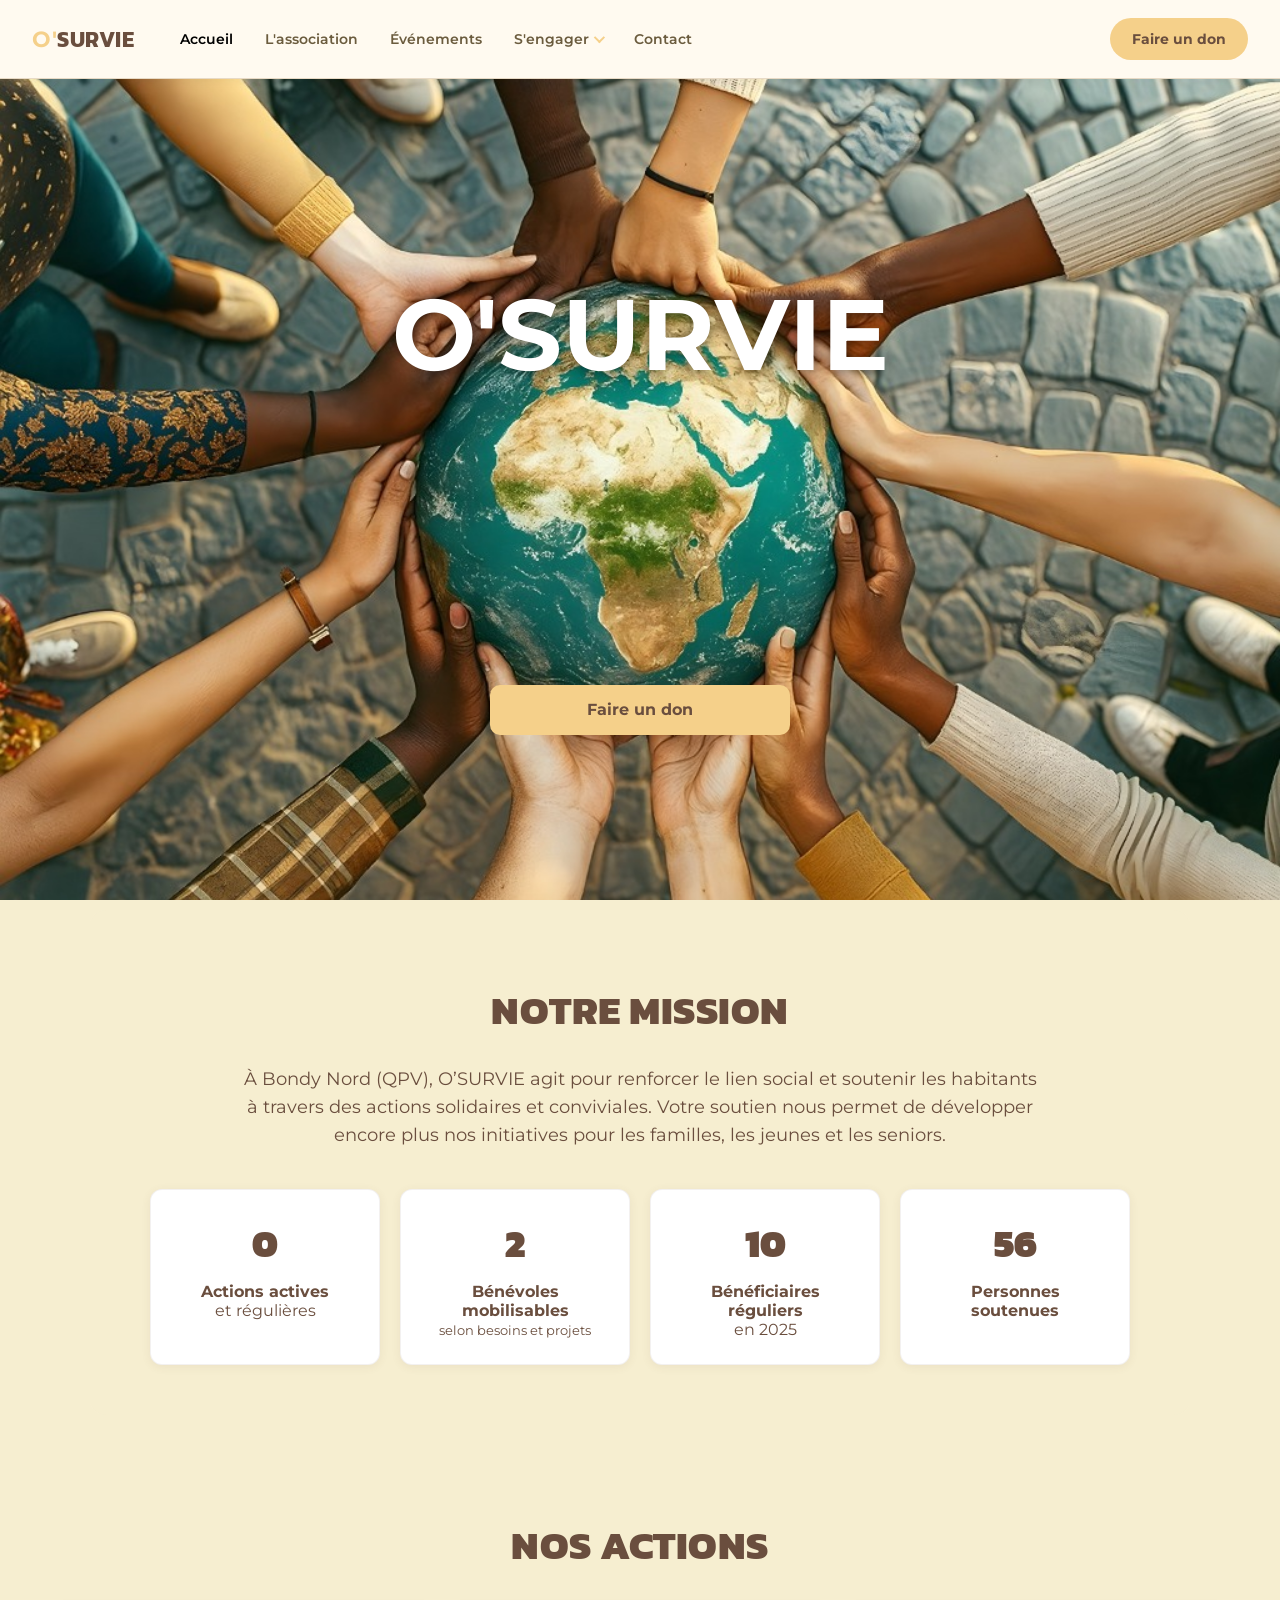
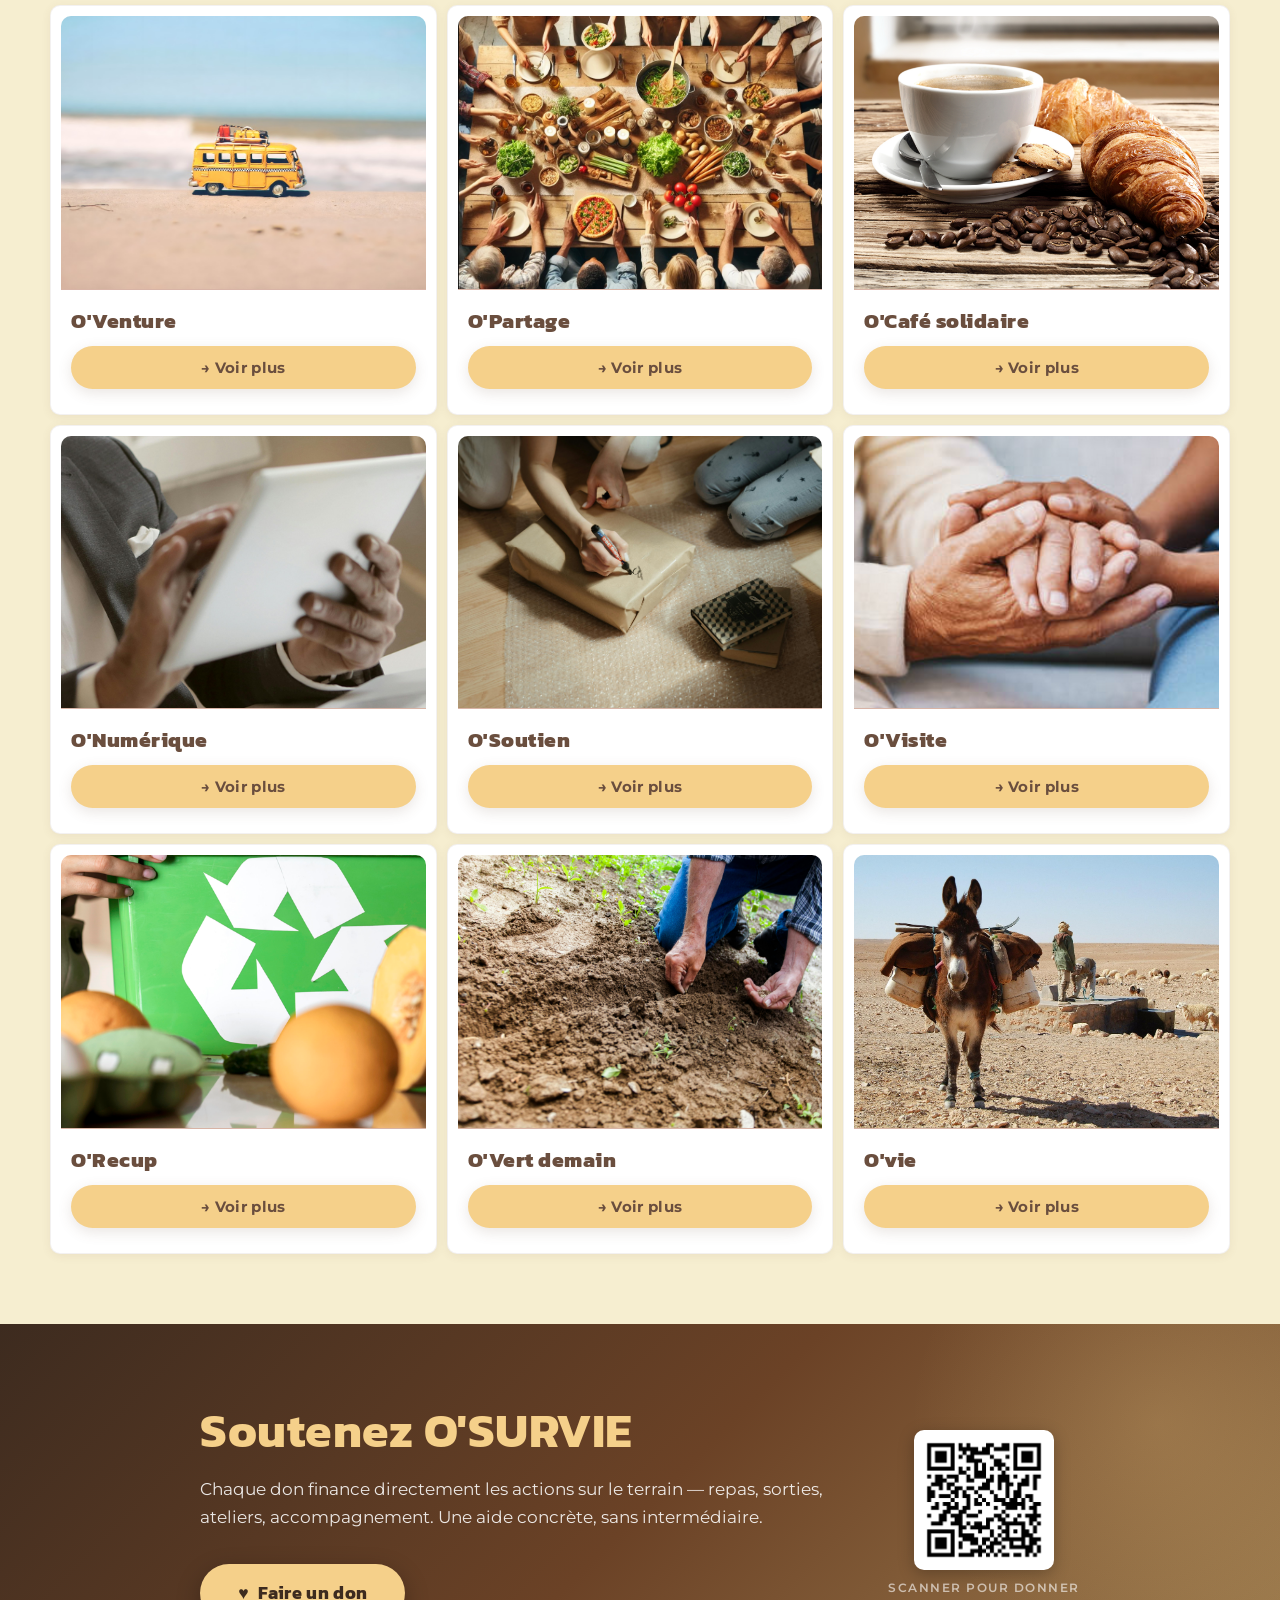
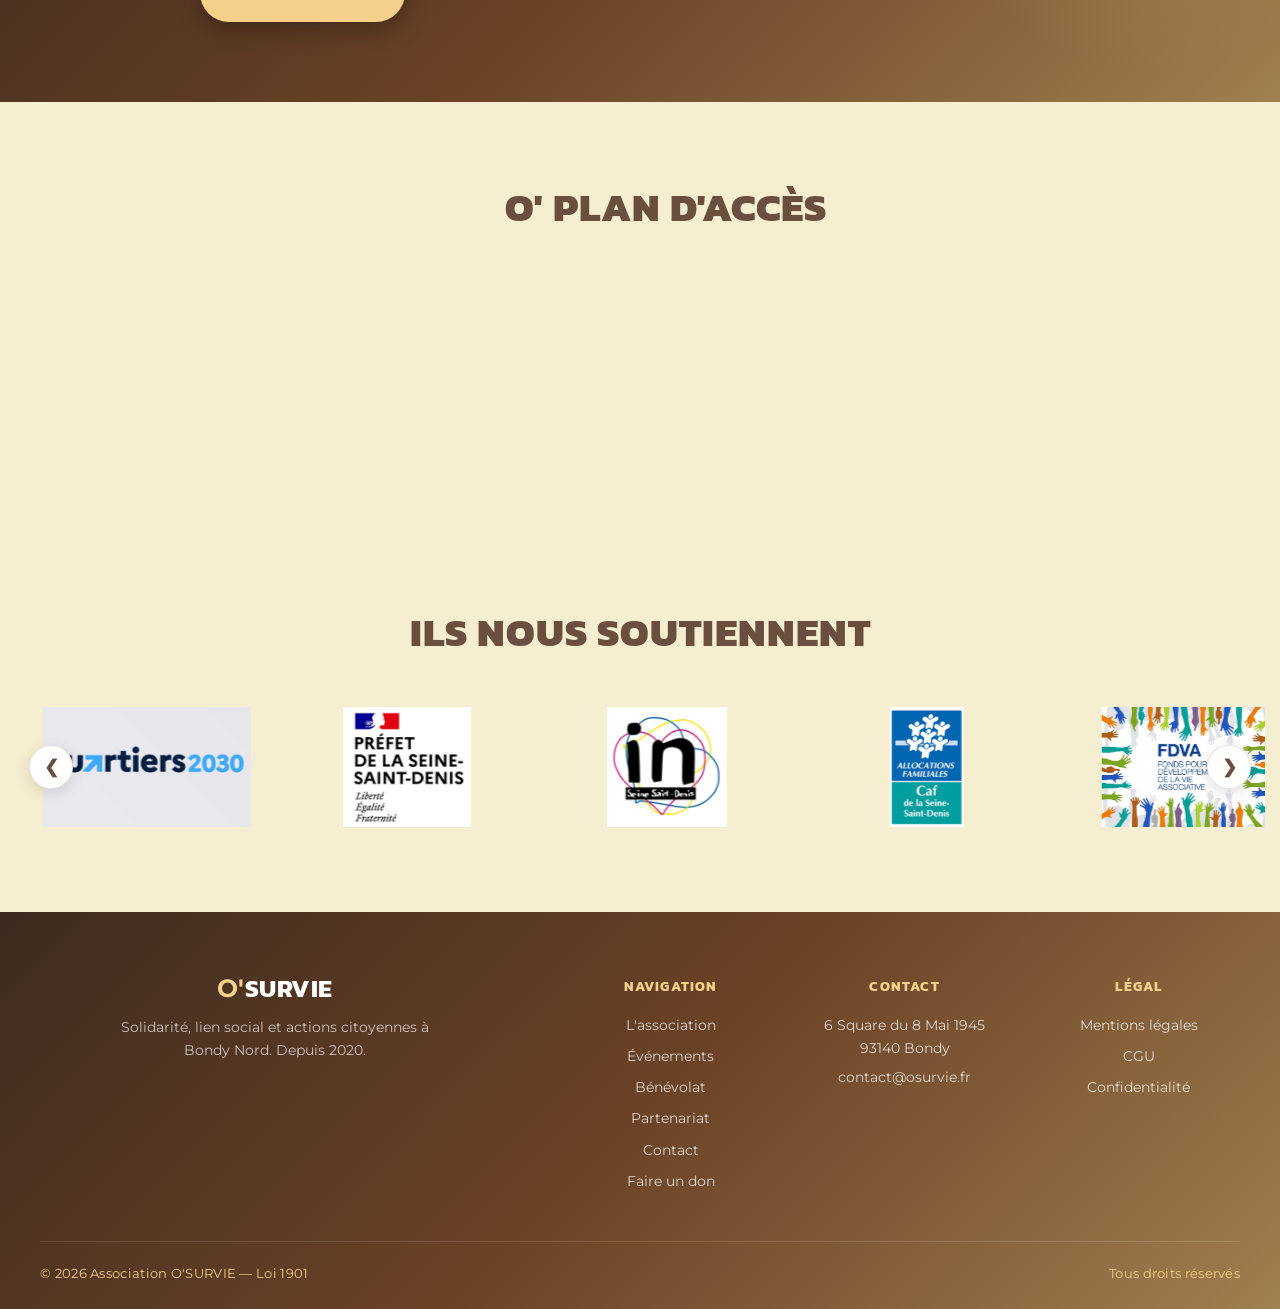
==== index.html @ 04b84c0c "Initial commit — site O'SURVIE redesign Nav fixe partagée (components.js), footer commun, palette CS" ====
﻿<!DOCTYPE html>
<html lang="fr">


<!-- Mirrored from osurvie.fr/ by HTTrack Website Copier/3.x [XR&CO'2014], Fri, 08 May 2026 18:12:48 GMT -->
<head>
    <meta charset="UTF-8" />
    <meta name="viewport" content="width=device-width, initial-scale=1" />
     <!-- ✅ Titre SEO -->
    <title>O'SURVIE -La santé des quartiers commence par le lien </title>

      <!-- ✅ Meta description pour Google -->
  <meta name="description" content="O'SURVIE est une association solidaire basée à Bondy (Seine-Saint-Denis), engagée dans l'entraide, les maraudes, l'écologie, et l'inclusion sociale. Nous intervenons aussi à Aulnay-sous-Bois." />

  <!-- ✅ Mots-clés (moins prioritaire mais utile) -->
  <meta name="keywords" content="association solidaire Bondy, Aulnay, ESS, entraide 93, maraude Bondy, distribution de paniers alimentaires, actions sociales Seine-Saint-Denis, accès aux droits,  bénévolat Aulnay, anti-gaspillage, récupération alimentaire, jardin partagé, séniors, anciens travailleurs immigrés, familliles monoparentales, jeunessse, réfugiés, sorties, bien âtre, lutte contre le diabete, nutritionniste, bio, repas de quartier, dons, crowdfunding, puits, sorties à la mer, séjour parents enfants, lecture, ateliers culinaires, jardin potager, Bondy nord, Quartier prioritaire ville, générosité, visite malade, personnes âgées, O'SURVIE" />

  <!-- ✅ Robots (pour autoriser l’indexation) -->
  <meta name="robots" content="index, follow" />
  <meta name="author" content="Association O'SURVIE" />

  <!-- ✅ Réseaux sociaux (Open Graph) -->
  <meta property="og:title" content="O'SURVIE - Association solidaire à Bondy et Aulnay (93)" />
  <meta property="og:description" content="Découvrez les actions solidaires de l'association O'SURVIE à Bondy et Aulnay : maraudes, ateliers culinaires (lutte contre diabète), accès aux droits, sorties, soutien social, anti-gaspillage, application mobile et plus encore." />
  <meta property="og:url" content="index.html" />
  <meta property="og:type" content="website" />
  <meta property="og:image" content="images/GLOBE2.html" />

  <!-- ✅ Icône de l’onglet -->
<link rel="icon" href="flavicon.html" />


    <link rel="stylesheet" href="assets/css/style.css" />
    <link rel="preconnect" href="https://fonts.googleapis.com/" />
    <link rel="preconnect" href="https://fonts.gstatic.com/" crossorigin />
    <link
        href="https://fonts.googleapis.com/css2?family=Kanit:ital,wght@0,100;0,200;0,300;0,400;0,500;0,600;0,700;0,800;0,900;1,100;1,200;1,300;1,400;1,500;1,600;1,700;1,800;1,900&amp;family=Montserrat:ital,wght@0,100..900;1,100..900&amp;display=swap"
        rel="stylesheet" />
<link rel="stylesheet" href="assets/css/home.css" />
</head>

<script>
document.addEventListener("DOMContentLoaded", () => {

  const counters = document.querySelectorAll(".counter");

  const observer = new IntersectionObserver((entries) => {
    entries.forEach(entry => {

      if (entry.isIntersecting && !entry.target.classList.contains("started")) {

        entry.target.classList.add("started");

        const counter = entry.target;
        const target = +counter.dataset.target;
        let count = 0;
        const duration = 2000; // durée totale en ms
        const increment = target / (duration / 16);

        const update = () => {
          count += increment;

          if (count < target) {
            counter.textContent = Math.floor(count);
            requestAnimationFrame(update);
          } else {
            counter.textContent = target;
          }
        };

        requestAnimationFrame(update);
      }

    });
  }, {
    threshold: 0.8 // démarre quand 80% visible
  });

  counters.forEach(counter => {
    observer.observe(counter);
  });

});
</script>


<body>

<div id="site-nav-mount"></div>

    <section id="slide">
        <h1><span>O'</span>SURVIE</h1>
        <a href="pages/dons.html">Faire un don</a>
    </section>

    <main>

<!-- 🌿 MISSION CHIFFRES ACTIONS -->
<section class="impact-section">
  <div class="mission-container">
    <h2>NOTRE MISSION</h2>
    <p class="intro">
    À Bondy Nord (QPV), O’SURVIE agit pour renforcer le lien social et soutenir les habitants à travers des actions solidaires
     et conviviales. Votre soutien nous permet de développer encore plus nos initiatives pour les familles, les jeunes et les seniors.

    </p>

    <!-- 🔹 Chiffres clés -->
    <div class="impact-grid">
            <div class="impact-card">
        <h3><span class="counter" data-target="9">0</span></h3>
        <p><strong>Actions actives</strong><p></p>et régulières</p>
      </div>
       <div class="impact-card">
        <h3><span class="counter" data-target="30">0</span></h3>
        <p><strong>Bénévoles mobilisables</strong><br><small>selon besoins et projets</small></p>
      </div>
      <div class="impact-card">
        <h3><span class="counter" data-target="150">0</span></h3>
        <p><strong>Bénéficiaires réguliers</strong> <p></p>en 2025</p>
      </div>
      <div class="impact-card">
        <h3><span class="counter" data-target="783">0</span></h3>
        <p><strong>Personnes soutenues</strong></p>
      </div>
    </div>
  </div>
</section>

<!-- Titre de la section actions -->
<section class="actions-heading">
  <h2>NOS ACTIONS</h2>
</section>

<section class="activities-grid">
  <article class="activity-card">
    <a href="pages/sortie.html">
      <img src="assets/images/sortiemer.jpg" alt="sortie hors les murs" />
      <h2>O'Venture</h2>
      <span class="voir-plus">→ Voir plus</span>
    </a>
  </article>

  <article class="activity-card">
    <a href="pages/actions/opartage.html">
      <img src="assets/images/opartage.jpg" alt="atelier nutrition" />
      <h2>O'Partage</h2>
      <span class="voir-plus">→ Voir plus</span>
    </a>
  </article>

  <article class="activity-card">
    <a href="pages/actions/cafesolidaire.html">
      <img src="assets/images/cafe.png" alt="cafés solidaires" />
      <h2>O'Café solidaire</h2>
      <span class="voir-plus">→ Voir plus</span>
    </a>
  </article>

  <article class="activity-card">
    <a href="pages/actions/onumerique.html">
      <img src="assets/logos/NUMERI.png" alt="accompagnement numérique" />
      <h2>O'Numérique</h2>
      <span class="voir-plus">→ Voir plus</span>
    </a>
  </article>

  <article class="activity-card">
    <a href="pages/actions/maraude.html">
      <img src="assets/images/cadeau.jpg" alt="maraude" />
      <h2>O'Soutien</h2>
      <span class="voir-plus">→ Voir plus</span>
    </a>
  </article>

  <article class="activity-card">
    <a href="pages/actions/ovisite.html">
      <img src="assets/images/ovisite.png" alt="visite" />
      <h2>O'Visite</h2>
      <span class="voir-plus">→ Voir plus</span>
    </a>
  </article>

  <article class="activity-card">
    <a href="pages/actions/orecup.html">
      <img src="assets/images/orecup.png" alt="anti-gaspillage alimentaire" />
      <h2>O'Recup</h2>
      <span class="voir-plus">→ Voir plus</span>
    </a>
  </article>

  <article class="activity-card">
    <a href="pages/actions/jardin-partage.html">
      <img src="assets/images/overtdemain.jpg" alt="jardin partage" />
      <h2>O'Vert demain</h2>
      <span class="voir-plus">→ Voir plus</span>
    </a>
  </article>

  <article class="activity-card">
    <a href="pages/actions/ovie.html">
      <img src="assets/images/ovie.jpg" alt="Construction de puits et actions solidaires" />
      <h2>O'vie</h2>
      <span class="voir-plus">→ Voir plus</span>
    </a>
  </article>
</section>
   </p>


</section>

<script>
  function animateCount(el, target, isPercent = false) {
    let count = 0;
    const duration = 2000;
    const steps = 80;
    const increment = target / steps;
    const interval = duration / steps;

    const update = () => {
      count += increment;
      if (count >= target) {
        el.textContent = isPercent ? target + '%' : target.toLocaleString('fr-FR');
      } else {
        el.textContent = isPercent
          ? Math.floor(count) + '%'
          : Math.floor(count).toLocaleString('fr-FR');
        setTimeout(update, interval);
      }
    };
    update();
  }

  document.addEventListener('DOMContentLoaded', () => {
    document.querySelectorAll('.counter').forEach(counter => {
      const target = parseInt(counter.dataset.target, 10);
      const isPercent = counter.textContent.includes('%');
      animateCount(counter, target, isPercent);
    });
  });
</script>


    </main>

<script>


document.addEventListener("DOMContentLoaded", () => {
  const track = document.querySelector('.carousel-track');
  const nextBtn = document.querySelector('.carousel-btn.next');
  const prevBtn = document.querySelector('.carousel-btn.prev');
  if (!track) return;

  track.innerHTML += track.innerHTML;
  let x = 0;
  let speed = 0.7;

  function animate() {
    x -= speed;
    if (Math.abs(x) >= track.scrollWidth / 2) x = 0;
    track.style.transform = `translateX(${x}px)`;
    requestAnimationFrame(animate);
  }

  animate();

  nextBtn.addEventListener("click", () => x -= 200);
  prevBtn.addEventListener("click", () => x += 200);
});
</script>



    <section class="don-cta-band">
      <div class="don-cta-inner">
        <div class="don-cta-content">
          <h2>Soutenez O'SURVIE</h2>
          <p>Chaque don finance directement les actions sur le terrain — repas, sorties, ateliers, accompagnement. Une aide concrète, sans intermédiaire.</p>
          <a href="pages/dons.html" class="don-cta-btn">&#9829;&nbsp; Faire un don</a>
        </div>
        <div class="don-cta-qr">
          <img src="assets/images/qrcode.png" alt="QR Code pour don O'SURVIE" />
          <span>Scanner pour donner</span>
        </div>
      </div>
    </section>

    <section id="souris">
            <div class="plan-acces">
                <h2>O' Plan d'accès</h2>
                <iframe
                    src="https://www.google.com/maps/embed?pb=!1m18!1m12!1m3!1d2622.737483646986!2d2.4788530766793744!3d48.90133997133798!2m3!1f0!2f0!3f0!3m2!1i1024!2i768!4f13.1!3m3!1m2!1s0x47e61322f63f39c5%3A0x83f7f7de02a0af7f!2s6%20Sq.%20du%208%20Mai%201945%2C%2093140%20Bondy!5e0!3m2!1sfr!2sfr!4v1734012509539!5m2!1sfr!2sfr"
                    width="100%" height="250" style="border:0;" allowfullscreen="" loading="lazy"
                    referrerpolicy="no-referrer-when-downgrade"></iframe>
            </div>

            <div class="partenaires-carousel">
                <h2>Ils nous soutiennent</h2>
                <div class="carousel-container">
                    <button class="carousel-btn prev">&#10094;</button>
                    <div class="carousel-track">
                        <div class="carousel-item"><img src="assets/logos/quartier2030.png" alt="Logo Partenaire 1" /></div>
                        <div class="carousel-item"><img src="assets/logos/pref.png" alt="Logo Partenaire 2" /></div>
                        <div class="carousel-item"><img src="assets/logos/in-agir.png" alt="Logo Partenaire 3" /></div>
                        <div class="carousel-item"><img src="assets/logos/CAF.png" alt="Logo Partenaire 4" /></div>   
                       <div class="carousel-item"><img src="assets/logos/FDVA2.png" alt="Logo Partenaire 5" /></div>                      
                        <div class="carousel-item"><img src="assets/logos/BONDY.png" alt="Logo Partenaire 6" /></div>
                        <div class="carousel-item"><img src="assets/logos/estensemble.png" alt="Logo Partenaire 7" /></div>
             <div class="carousel-item"><img src="assets/logos/maison-france-service.png" alt="Logo Partenaire 8" /></div>
             <div class="carousel-item"><img src="assets/logos/BALAVOINE.png" alt="Logo Partenaire 9" /></div>          
          <div class="carousel-item"><img src="assets/logos/ferme-caillard.png" alt="Logo Partenaire 10" /></div> 
                 <div class="carousel-item"><img src="assets/logos/IENGAGE.png" alt="Logo Partenaire 11" /></div>       
                  <div class="carousel-item"><img src="assets/logos/WPDI.png" alt="Logo Partenaire 12" /></div> 
               <div class="carousel-item"><img src="assets/logos/EQUIDIET.png" alt="Logo Partenaire 13" /></div> 
 <div class="carousel-item"><img src="assets/logos/G20.png" alt="Logo Partenaire 14" /></div>  
           <div class="carousel-item"><img src="assets/logos/CREDIT-MUTUEL.png" alt="Logo Partenaire 15" /></div>         
                 <div class="carousel-item"><img src="assets/logos/MAIF.png" alt="Logo Partenaire 16" /></div> 
   
                    </div>
                    <button class="carousel-btn next">&#10095;</button>
                </div>
            </div>
        </section>

</footer>

<script>
  // Animation compteur chiffres
  const counters = document.querySelectorAll(".counter");

  const animateCounters = () => {
    counters.forEach(counter => {
      const updateCount = () => {
        const target = +counter.getAttribute("data-target");
        const count = +counter.innerText;
        const increment = target / 200;

        if (count < target) {
          counter.innerText = Math.ceil(count + increment);
          setTimeout(updateCount, 10);
        } else {
          counter.innerText = target.toLocaleString("fr-FR");
        }
      };

      updateCount();
    });
  };

  // Lancer l'animation quand la section entre dans le champ de vision
  const observer = new IntersectionObserver(entries => {
    entries.forEach(entry => {
      if (entry.isIntersecting) {
        animateCounters();
        observer.disconnect(); // lancer une seule fois
      }
    });
  });

  const statsSection = document.querySelector(".stats-section");
  if (statsSection) observer.observe(statsSection);
</script>



<div id="site-footer-mount"></div>
<script src="assets/js/components.js"></script>
</body>


<!-- Mirrored from osurvie.fr/ by HTTrack Website Copier/3.x [XR&CO'2014], Fri, 08 May 2026 18:12:59 GMT -->
</html>
---- assets/css/style.css ----
/* =============================================
   DESIGN TOKENS — PALETTE OFFICIELLE
   ============================================= */
:root {
  --c-bg: #F6EED0;            /* Beige clair – fond du site */
  --c-text: #6a4e3e;          /* Marron foncé – textes, titres */
  --c-accent: #f5d08a;         /* Doré sable – accents, CTA */
  --c-accent-hover: #fce0a5;   /* Doré crème clair – hover des CTA */
  --c-white: #FFFFFF;          /* Blanc – cards, textes sur fond sombre */
  --gradient-dark: linear-gradient(135deg, #3d2b1f 0%, #6b4226 50%, #a07f50 100%);
}

/* --------- BASE --------- */
* {
  margin: 0;
  padding: 0;
  box-sizing: border-box;
  font-family: "Montserrat", sans-serif;
  scroll-behavior: smooth;
}

body {
  background: var(--c-bg);
  color: var(--c-text);
  font-family: 'Montserrat', Arial, sans-serif;
  margin: 0;
  padding: 0;
  display: flex;
  flex-direction: column;
  align-items: center;
}

/* --------- TOP BAR --------- */
.top-bar {
  position: absolute;
  top: 0;
  width: 100%;
  z-index: 1000;
  padding: 10px 20px;
  font-size: 12px;
  font-family: 'Kanit', sans-serif;
  display: flex;
  justify-content: flex-end;
}

.top-bar-links {
  display: flex;
  gap: 10px;
}

.top-bar-links a {
  color: rgb(106, 78, 62);
  text-decoration: none;
  padding: 2px 6px;
}

.top-bar-links a:hover {
  background-color: #f5deb3;
  color: rgb(241, 171, 113);
}

/* --------- HEADER --------- */
header {
  background: var(--c-bg);
  width: 100%;
  height: 5vh;
  display: flex;
  align-items: center;
  justify-items: center;
  font-size: 40px;
}

header a {
  text-decoration: none;
  color: rgb(0, 0, 0);
  font-size: 40px;
  text-align: center;
  width: 100%;
}

/* --------- LOGO ROTATION --------- */
#vero {
  display: block;
  background: var(--c-accent);
  width: 80px;
  height: 80px;
  transform: rotate(-35deg);
  border-radius: 40px;
  line-height: 80px;
  text-align: center;
  position: absolute;
  left: 50%;
  top: 30px;
  color: var(--c-bg);
}

/* --------- SLIDE --------- */
#slide {
  background: url(../images/globe.jpg) center center no-repeat;
  background-size: cover;
  width: 100%;
  height: 95vh;
  display: flex;
  flex-direction: column;
  align-items: center;
  justify-content: space-around;
  text-align: center;
  color: white;
  padding: 20px;
}
@media screen and (max-width: 768px) {
  #slide {
    background-position: center top;
    background-size: cover;
    height: 70vh; /* adapte si 95vh est trop grand sur mobile */
  }
}

/* Hero h1 uniquement (page d'accueil) — scopé pour ne pas leaker */
#slide h1 {
  color: var(--c-bg);
  font-size: 100px;
  margin-top: 30px;
}

#slide h1 + a {
  text-decoration: none;
  width: 300px;
  height: 50px;
  text-align: center;
  line-height: 50px;
  background: var(--c-bg);
  color: rgb(0, 0, 0);
  display: block;
  border-radius: 10px;
  transition: .1s linear;
}

#slide h1 + a:hover {
  background: var(--c-accent);
  color: rgb(0, 0, 0);
}

/* --------- MAIN CONTENT --------- */
main {
  width: 100%;
}

/* --------- SECTION actions-row (inchangé) --------- */
.actions-row {
  display: flex;
  flex-wrap: nowrap;
  overflow-x: auto;
  gap: 20px;
  padding: 20px;
}

.actions-row article {
  flex: 0 0 300px;
  background-color: var(--c-white);
  padding: 10px;
  box-shadow: 1px 1px 5px var(--c-accent);
  border-radius: 10px;
}

/* --------- ARTICLES (autres sections) --------- */
main section:not(.actions-row) {
  width: calc(100% - 4%);
  margin: 10px auto;
  display: flex;
  gap: 10px;
  flex-wrap: wrap;
}

main section:not(.actions-row) article {
  flex: 1 1 300px;
  padding: 10px;
  box-shadow: 1px 1px 5px var(--c-accent);
  background-color: var(--c-white);
  border-radius: 10px;
}

/* --------- ARTICLES IMAGES --------- */
article figure {
  width: 100%;
  margin: 0 auto 20px;
  display: flex;
  justify-content: center;
}

article figure img {
  width: 100%;
  height: auto;
  aspect-ratio: 4 / 3;
  object-fit: cover;
  border-radius: 10px;
  box-shadow: 0 0 6px rgba(0,0,0,0.1);
}

/* --------- TEXTS --------- */
span {
  color: var(--c-accent);
}

h2 {
  margin: 20px 0;
  font-size: 24px;
}

/* --------- CITATIONS --------- */
.temoin {
  margin-top: 20px;
  padding-left: 18px;
  border-left: 4px solid #d8b4a6;
  font-style: italic;
  color: #b39273;
  background-color: #f7e9d1;
  border-radius: 4px;
  box-sizing: border-box;
  max-width: 100%;
}

.temoin .auteur {
  display: block;
  margin-top: 8px;
  font-style: normal;
  font-weight: 600;
  color: #bd9d7e;
  font-size: 0.9em;
  text-align: right;
}

/* --------- SECTION SOURIS (Plan, Contact, Partenaires) --------- */
#souris {
  width: 100%;
  padding: 0 2%;
  margin-bottom: 50px;
  display: flex;
  flex-direction: column;
  justify-content: space-between;
  gap: 20px;
  flex-wrap: wrap;
}

#souris > div {
  flex: 1 1 30%;
  display: flex;
  flex-direction: column;
  align-items: center;
  background: var(--c-bg);
  padding: 15px;
  min-width: 250px;
  overflow: hidden;
}

#souris > div > h2 {
  color: var(--c-accent);
  font-size: 24px;
  margin-bottom: 15px;
  text-align: center;
}

#souris .plan-acces iframe {
  width: 100%;
  height: 250px;
  border: none;
  border-radius: 10px;
}

#souris .contact p {
  font-size: 18px;
  line-height: 1.6;
  color: #333;
  text-align: center;
}

/* Partenaires carousel inchangé */


.partenaires-carousel {
  width: 100vw;
  position: relative;
  left: 50%;
  transform: translateX(-50%);
  margin-top: 40px;
  padding: 48px 0 24px;
  background: var(--c-bg);
}

.partenaires-carousel h2 {
  text-align: center;
  margin-bottom: 32px;
}

.partenaires-carousel .carousel-container {
  max-width: 100% !important;
  border-radius: 0 !important;
  box-shadow: none !important;
  border: none !important;
  margin: 0 !important;
  background: transparent !important;
}

.carousel-container {
  position: relative;
  width: 100%;
  overflow: hidden;
  padding: 20px 60px;
}

.carousel-track {
  display: flex;
  gap: 20px; /* ✅ ESPACE MAÎTRISÉ */
  will-change: transform;
}

.carousel-item {
  flex: 0 0 240px;
  display: flex;
  align-items: center;
  justify-content: center;
}

.carousel-item img {
  height: 120px;
  width: auto;
  max-width: 100%;
  display: block;
}

/* Flèches */
.carousel-btn {
  position: absolute;
  top: 50%;
  transform: translateY(-50%);
  background: rgba(0,0,0,0.45);
  color: #fff;
  border: none;
  font-size: 28px;
  padding: 10px 14px;
  cursor: pointer;
  z-index: 100;
}

.carousel-btn.prev { left: 10px; }
.carousel-btn.next { right: 10px; }

/* Mobile */
@media (max-width: 768px) {
  .carousel-container {
    padding: 15px 35px;
  }

  .carousel-item {
    flex: 0 0 160px;
  }

  .carousel-item img {
    height: 70px;
  }
}


/* Responsive mobile */
@media (max-width: 768px) {
  .carousel-container {
    padding: 15px 35px;
  }

  .carousel-item {
    flex: 0 0 150px;
  }

  .carousel-item img {
    height: 65px;
  }

  .carousel-btn {
    font-size: 22px;
    padding: 8px 10px;
  }
}



/* --------- RESPONSIVE --------- */
@media (max-width: 768px) {
  .carousel-item {
    flex: 0 0 140px;
  }

  .carousel-item img {
    height: 65px;
  }
}

/* --------- RESPONSIVE : compléments mobile --------- */
@media (max-width: 600px) {
  #vero {
    position: static;
    transform: none;
    margin: 20px auto;
  }

  h1 {
    font-size: 40px;
    text-align: center;
  }

  h1 + a {
    width: 80%;
    max-width: 280px;
    margin: 15px auto 0;
    font-size: 16px;
  }

  .top-bar-links {
    justify-content: center;
    flex-wrap: wrap;
    gap: 8px;
  }

  .actions-row {
    flex-direction: column;
    padding: 10px;
  }

  .actions-row article {
    flex: 1 1 100%;
    width: 100%;
  }

  main section:not(.actions-row) {
    flex-direction: column;
    gap: 20px;
  }

  main section:not(.actions-row) article {
    flex: 1 1 100%;
    width: 100%;
  }

  .engagement-options {
    flex-direction: column;
    align-items: center;
  }

  #planning {
    width: 100%;
    margin: 20px auto;
  }
}

/* --------- SECTION ENGAGEMENT --------- */
.engagement {
  background-color: var(--c-white);
  padding: 40px 20px;
  text-align: center;
  box-shadow: 0 -1px 5px rgba(0,0,0,0.1);
  margin-top: 50px;
  border-radius: 10px;
  width: 90%;
  margin-left: auto;
  margin-right: auto;
}

.engagement h2 {
  color: var(--c-accent);
  font-size: 28px;
  margin-bottom: 20px;
  font-family: "Kanit", sans-serif;
}

.engagement p {
  font-size: 18px;
  margin-bottom: 30px;
  color: #444;
  max-width: 800px;
  margin-left: auto;
  margin-right: auto;
}

.engagement-options {
  display: flex;
  justify-content: center;
  flex-wrap: wrap;
  gap: 20px;
}

.btn-engage {
  background-color: var(--c-accent);
  color: white;
  text-decoration: none;
  padding: 12px 24px;
  border-radius: 5px;
  font-weight: bold;
  transition: background-color 0.3s ease;
  box-shadow: 1px 1px 5px rgba(0,0,0,0.1);
}

.btn-engage:hover {
  background-color: var(--c-accent);
}

/* QR code discret dans la section engagement */
.mini-qrcode {
  margin-top: 20px;
  display: flex;
  justify-content: center;
  align-items: center;
  flex-direction: column;
  font-size: 11px;
  color: var(--c-accent);
  opacity: 0.6;
  transition: opacity 0.3s ease;
}

.mini-qrcode:hover {
  opacity: 1;
}

.mini-qrcode img {
  width: 170px;
  height: 170px;
  border-radius: 4px;
  margin-bottom: 4px;
  transition: transform 0.3s ease;
}

.mini-qrcode img:hover {
  transform: scale(1.1);
}

/* --------- PLANNING --------- */
#planning {
  max-width: 700px;
  margin: 40px auto;
  padding: 20px;
  background: var(--c-white);
  border-radius: 10px;
  box-shadow: 0 0 12px rgba(172, 146, 82, 0.2);
  font-family: 'Montserrat', sans-serif;
  color: #4a423a;
}

#planning h2 {
  color: var(--c-text);
  font-family: 'Kanit', sans-serif;
}

#planning p em {
  font-style: italic;
  color: var(--c-text);
}

#planning a {
  display: inline-block;
  margin-top: 15px;
  padding: 10px 18px;
  background: var(--c-accent);
  color: var(--c-white);
  text-decoration: none;
  font-weight: 700;
  border-radius: 6px;
  transition: background-color 0.3s ease;
}

#planning a:hover {
  background-color: var(--c-accent);
}

.btn {
  display: inline-block;
  padding: 10px 20px;
  background-color: var(--c-accent);
  color: white;
  text-decoration: none;
  font-weight: 700;
  border-radius: 6px;
  transition: background-color 0.3s ease;
}

.btn:hover {
  background-color: var(--c-accent);
}

/* --------- SECTION APPLICATION EN COURS --------- */
.app-coming {
  background-color: var(--c-white);
  padding: 40px 20px;
  text-align: center;
  box-shadow: 0 -1px 5px rgba(0,0,0,0.1);
  margin: 50px auto;
  border-radius: 10px;
  width: 90%;
  max-width: 800px;
  font-family: 'Montserrat', sans-serif;
}

.app-coming h2 {
  color: var(--c-accent);
  font-size: 28px;
  margin-bottom: 20px;
  font-family: 'Kanit', sans-serif;
}

.app-coming p {
  font-size: 18px;
  margin-bottom: 20px;
  color: #444;
  line-height: 1.6;
}

.app-coming .suspense {
  font-style: italic;
  color: var(--c-accent);
  font-weight: bold;
}

.app-coming .btn-engage {
  margin-top: 15px;
}

/* --------- NOUVEAUX STYLES POUR LA GRILLE D’ACTIVITÉS --------- */
.activities-grid {
  display: grid;
  grid-template-columns: repeat(4, 1fr);
  gap: 20px;
  max-width: 1200px;
  margin: 40px auto;
  padding: 0 10px;
}

.activity-card {
  background-color: var(--c-white);
  border-radius: 10px;
  box-shadow: 1px 1px 5px var(--c-accent);
  overflow: hidden;
  display: flex;
  flex-direction: column;
}

.activity-card a {
  color: inherit;
  text-decoration: none;
  display: flex;
  flex-direction: column;
  height: 100%;
}

.activity-card img {
  width: 100%;
  aspect-ratio: 4 / 3;
  object-fit: cover;
  border-bottom: 1px solid #d8b4a6;
  border-radius: 10px 10px 0 0;
}

.activity-card h2 {
  margin: 15px 10px 10px;
  font-size: 1.3rem;
}

.activity-card .voir-plus {
  margin: auto 10px 15px;
  padding: 10px 0;
  background-color: var(--c-accent);
  color: white;
  text-align: center;
  border-radius: 5px;
  font-weight: bold;
  transition: background-color 0.3s ease;
}

.activity-card .voir-plus:hover {
  background-color: var(--c-accent);
}

/* Responsive */
@media (max-width: 900px) {
  .activities-grid {
    grid-template-columns: repeat(2, 1fr);
  }
}

@media (max-width: 600px) {
  .activities-grid {
    grid-template-columns: 1fr;
  }
}

.actions-row.two-columns {
  display: flex;
  gap: 40px;
  margin: 40px 0;
}

.actions-column {
  flex: 1;
  background: #f9f9f9;
  padding: 20px;
  border-radius: 40px;
  box-shadow: 0 2px 6px rgb(0 0 0 / 0.1);
}

.actions-column h2 {
  font-weight: 500;
  margin-bottom: 15px;
}

.actions-column p {
  margin-bottom: 15px;
  line-height: 1.5;
}

.actions-column a.btn-engage {
  display: inline-block;
  padding: 10px 20px;
  background-color: #aa7f62ee;
  color: white;
  text-decoration: none;
  border-radius: 5px;
  font-weight: 600;
}

.actions-column a.btn-engage:hover {
  background-color: #f5bc7b;
}

/* Responsive : empiler en dessous sur petit écran */
@media (max-width: 800px) {
  .actions-row.two-columns {
    flex-direction: column;
  }
}
@media (max-width: 600px) {
  .activity-card img {
    height: auto;
    aspect-ratio: 4 / 3;
  }
}

.stats-section {
  background-color: #f2f2f2;
  padding: 60px 20px;
  text-align: center;
  font-family: "Montserrat", sans-serif;
}

.stats-section h2 {
  font-size: 2em;
  margin-bottom: 40px;
  color: #333;
}

.stats-grid {
  display: flex;
  flex-wrap: wrap;
  justify-content: center;
  gap: 40px;
}

.stat-box {
  background-color: white;
  padding: 30px 20px;
  border-radius: 12px;
  box-shadow: 0 0 15px rgba(0,0,0,0.05);
  width: 220px;
  transition: transform 0.3s ease;
}

.stat-box:hover {
  transform: translateY(-5px);
}

.counter {
  font-size: 2.5em;
  font-weight: bold;
  color: #0099cc;
  display: block;
  margin-bottom: 10px;
}




/* 🌈 SECTION IMPACT ANIMÉE */
.impact-section {
  position: relative;
  overflow: hidden;
  color: var(--c-text);
  padding: 60px 20px;
  text-align: center;
  border-radius: 16px;
  max-width: 1100px;
  margin: 70px auto;
  background: var(--c-bg);
}

/* 🌊 Fond animé discret */
.impact-section::before {
  content: "";
  position: absolute;
  top: -50%;
  left: -50%;
  width: 200%;
  height: 200%;
  animation: float-bg 12s ease-in-out infinite alternate;
  z-index: 0;
}
@keyframes float-bg {
  from { transform: translate(0, 0) scale(1); }
  to { transform: translate(5%, -5%) scale(1.05); }
}

.impact-section h2 {
  color: var(--c-text);
  font-size: 2.5rem;
  margin-bottom: 25px;
  text-transform: uppercase;
  letter-spacing: 1px;
  font-weight: 800;
  position: relative;
  z-index: 2;
}

.impact-section .intro {
  max-width: 800px;
  margin: 0 auto 40px;
  font-size: 1.1rem;
  line-height: 1.6;
  color: var(--c-text);
  position: relative;
  z-index: 2;
}

/* 📊 Grille de chiffres clés */
.impact-grid {
  display: flex;
  flex-wrap: wrap;
  justify-content: center;
  gap: 20px;
  position: relative;
  z-index: 2;
}

.impact-card {
  background: rgba(255, 255, 255, 0.85);
  border: 1px solid var(--c-accent);
  border-radius: 12px;
  padding: 25px;
  width: 230px;
  transition: transform 0.3s ease, box-shadow 0.3s ease;
}
.impact-card:hover {
  transform: translateY(-6px);
  box-shadow: 0 8px 18px rgba(0,0,0,0.1);
}

.impact-card h3 {
  font-size: 2.2rem;
  color: var(--c-text);
  font-weight: 800;
  margin-bottom: 10px;
}
.impact-card p {
  font-size: 1rem;
  color: var(--c-text);
}

/* Tableau */
.impact-table {
  margin: 40px auto;
  overflow-x: auto;
  max-width: 900px;
  border-radius: 12px;
  position: relative;
  z-index: 2;
}
.impact-table table {
  width: 100%;
  border-collapse: collapse;
}
.impact-table th, .impact-table td {
  border: 1px solid var(--c-accent);
  padding: 10px 14px;
  text-align: center;
}
.impact-table th {
  background: var(--c-accent);
  color: var(--c-text);
  font-weight: 700;
}
.impact-table td {
  background: rgba(255,255,255,0.9);
  color: var(--c-text);
}

/* 🔒 Masquage des montants */
.impact-table .masked {
  color: transparent;
  position: relative;
}
.impact-table .masked::after {
  content: "— Données internes —";
  color: var(--c-accent);
  font-size: 0.9rem;
  font-style: italic;
}

/* Appel financeur */
.appel-financeurs {
  font-size: 1.1rem;
  color: var(--c-text);
  line-height: 1.6;
  margin-top: 20px;
  position: relative;
  z-index: 2;
}
.appel-financeurs .btn-engage {
  display: inline-block;
  background: var(--c-accent);
  color: #fff;
  padding: 12px 24px;
  border-radius: 6px;
  font-weight: 700;
  text-decoration: none;
  transition: background 0.3s ease;
}
.appel-financeurs .btn-engage:hover {
  background: #8b5738;
}

/* Ajustement HERO O' + slide sur smartphone */
@media (max-width: 768px) {

  /* Descendre le logo O' pour que la top-bar soit visible */
  #vero {
    position: absolute; /* important pour top / left */
    top: 100px;         /* ajuste la hauteur */
    left: 50%;
    transform: translateX(-50%) rotate(-35deg);
  }

  /* Slide descendu pour ne pas cacher la top-bar */
  #slide {
    padding-top: 180px; /* crée de l’espace sous la top-bar */
    height: 70vh;       /* adapte selon la taille écran */
    background-position: center top;
  }
}

/* Optionnel : pour écrans très petits <600px, réduire un peu le logo */
@media (max-width: 600px) {
  #vero {
    width: 50px;
    height: 50px;
    line-height: 50px;
    top: 100px;
    transform: translateX(-50%) rotate(-35deg);
  }
}

/* =============================================
   SITE NAVBAR — STRUCTURE SÉMANTIQUE
   <nav> > .nav-brand + <ul class="nav-links"> > <li> > <a>
   Liens à gauche, CTA à droite, padding vertical confortable
   ============================================= */
.site-nav {
  position: fixed;
  top: 0;
  left: 0;
  right: 0;
  z-index: 2000;
  display: flex;
  align-items: center;
  gap: 32px;
  padding: 18px 32px;
  min-height: 78px;
  background: rgba(255, 250, 241, 0.97);
  backdrop-filter: blur(10px);
  -webkit-backdrop-filter: blur(10px);
  border-bottom: 1px solid #e8dac5;
  box-shadow: 0 2px 12px rgba(0, 0, 0, 0.06);
  transition: background 0.3s ease, box-shadow 0.3s ease, padding 0.3s ease;
  font-family: 'Montserrat', sans-serif;
}

.site-nav.scrolled {
  background: var(--c-white);
  box-shadow: 0 2px 20px rgba(0, 0, 0, 0.12);
}

/* Brand */
.site-nav .nav-brand {
  font-family: 'Kanit', sans-serif;
  font-size: 1.4rem;
  font-weight: 700;
  color: var(--c-text);
  text-decoration: none;
  letter-spacing: 0.5px;
  flex-shrink: 0;
  line-height: 1;
}

.site-nav .nav-brand strong {
  color: var(--c-accent);
}

/* Liste de liens — à gauche, juste après le brand */
.site-nav .nav-links {
  list-style: none;
  margin: 0;
  padding: 0;
  display: flex;
  align-items: center;
  gap: 4px;
}

.site-nav .nav-links li {
  display: flex;
}

.site-nav .nav-links a {
  font-size: 0.9rem;
  font-weight: 600;
  color: #6b5c3e;
  text-decoration: none;
  padding: 10px 14px;
  border-radius: 8px;
  white-space: nowrap;
  transition: background 0.2s ease, color 0.2s ease;
}

.site-nav .nav-links a:hover,
.site-nav .nav-links a:focus-visible {
  color: var(--c-accent);
}

.site-nav .nav-links a.active,
.site-nav .nav-dropdown-menu a.active {
  color: #000;
}

.site-nav .nav-dropdown-toggle.active {
  color: var(--c-text);
  font-weight: 700;
}

/* ── DROPDOWN S'ENGAGER ── */
.site-nav .nav-dropdown {
  position: relative;
}

.site-nav .nav-dropdown-toggle {
  display: flex;
  align-items: center;
  gap: 5px;
  font-size: 0.9rem;
  font-weight: 600;
  color: #6b5c3e;
  background: none;
  border: none;
  padding: 10px 14px;
  border-radius: 8px;
  cursor: pointer;
  white-space: nowrap;
  transition: background 0.2s ease, color 0.2s ease;
  font-family: inherit;
}

.site-nav .nav-dropdown-toggle:hover,
.site-nav .nav-dropdown.open .nav-dropdown-toggle {
  color: var(--c-accent);
}

.site-nav .nav-chevron {
  display: inline-block;
  width: 8px;
  height: 8px;
  border-right: 2px solid currentColor;
  border-bottom: 2px solid currentColor;
  transform: rotate(45deg) translateY(-2px);
  transition: transform 0.2s ease;
}

.site-nav .nav-dropdown.open .nav-chevron {
  transform: rotate(-135deg) translateY(-2px);
}

.site-nav .nav-dropdown-menu {
  display: none;
  position: absolute;
  top: calc(100% + 8px);
  left: 0;
  background: var(--c-white);
  border-radius: 10px;
  box-shadow: 0 8px 28px rgba(58,45,32,0.18);
  border: 1px solid rgba(106,78,62,0.1);
  list-style: none;
  margin: 0;
  padding: 8px 0;
  min-width: 170px;
  z-index: 200;
}

.site-nav .nav-dropdown.open .nav-dropdown-menu {
  display: block;
}

.site-nav .nav-dropdown-menu a {
  display: block;
  padding: 10px 18px;
  border-radius: 0;
  font-size: 0.875rem;
}

.site-nav .nav-dropdown-menu a:hover {
  background: rgba(245,208,138,0.25);
  color: var(--c-text);
}

/* CTA "Faire un don" — repoussé à droite avec margin-left: auto */
.site-nav .nav-cta {
  margin-left: auto;
  background: var(--c-accent);
  color: var(--c-text);
  padding: 12px 22px;
  border-radius: 999px;
  font-size: 0.9rem;
  font-weight: 700;
  text-decoration: none;
  white-space: nowrap;
  flex-shrink: 0;
  transition: background 0.2s ease, transform 0.15s ease, box-shadow 0.2s ease;
}

.site-nav .nav-cta:hover,
.site-nav .nav-cta:focus-visible {
  background: var(--c-accent-hover);
  color: var(--c-text);
  transform: translateY(-2px);
  box-shadow: 0 8px 20px rgba(58,45,32,0.25);
  outline: none;
}

/* Bouton hamburger */
.site-nav .nav-toggle {
  display: none;
  background: none;
  border: 1px solid #d6c9b6;
  border-radius: 8px;
  font-size: 1.4rem;
  color: var(--c-text);
  cursor: pointer;
  padding: 6px 12px;
  line-height: 1;
  margin-left: auto;
}

/* Responsive — menu hamburger sous 900px */
@media (max-width: 900px) {
  .site-nav {
    gap: 16px;
    padding: 16px 20px;
    min-height: 72px;
  }

  .site-nav .nav-toggle {
    display: block;
  }

  .site-nav .nav-links {
    display: none;
    position: absolute;
    top: 100%;
    left: 0;
    right: 0;
    background: var(--c-white);
    flex-direction: column;
    align-items: stretch;
    padding: 14px 16px 20px;
    border-bottom: 2px solid #e8dac5;
    box-shadow: 0 8px 24px rgba(0, 0, 0, 0.12);
    gap: 4px;
  }

  .site-nav .nav-links.open {
    display: flex;
  }

  .site-nav .nav-links a {
    padding: 13px 14px;
    font-size: 1rem;
  }

  /* CTA passe en dernier dans le menu mobile */
  .site-nav .nav-cta {
    margin-left: 0;
    order: 99;
    align-self: center;
  }

  /* Dropdown en accordéon sur mobile */
  .site-nav .nav-dropdown {
    flex-direction: column;
    width: 100%;
  }

  .site-nav .nav-dropdown-toggle {
    width: 100%;
    padding: 13px 14px;
    font-size: 1rem;
    justify-content: space-between;
  }

  .site-nav .nav-dropdown-menu {
    position: static;
    box-shadow: none;
    border: none;
    border-radius: 0;
    border-left: 2px solid rgba(106,78,62,0.2);
    margin-left: 14px;
    padding: 4px 0;
    background: transparent;
    min-width: unset;
  }

  .site-nav .nav-dropdown-menu a {
    padding: 10px 16px;
    font-size: 0.95rem;
  }
}

/* Décalage global pour la navbar fixe */
body {
  padding-top: 78px;
}
@media (max-width: 900px) {
  body { padding-top: 72px; }
}

/* Hero plein écran sous la navbar */
#slide {
  height: calc(100vh - 78px);
}
@media (max-width: 900px) {
  #slide { height: calc(100vh - 72px); }
}

/* =============================================
   HARMONISATION COULEURS — applique la palette
   sur les éléments transversaux du site
   ============================================= */

/* Hero h1 : titre sur image sombre → blanc */
#slide h1,
#slide h1 span {
  color: var(--c-white) !important;
  text-shadow: 0 2px 12px rgba(0,0,0,0.4);
}

/* Hero CTA Faire un don */
#slide h1 + a,
#slide .hero-btn {
  background: var(--c-accent);
  color: var(--c-text);
  font-weight: 700;
}
#slide h1 + a:hover,
#slide .hero-btn:hover {
  background: var(--c-accent-hover);
  color: var(--c-text);
  transform: translateY(-2px);
  box-shadow: 0 8px 24px rgba(0,0,0,0.3);
}

/* Cards / articles */
.activity-card,
.actions-row article,
main section:not(.actions-row) article,
.impact-card {
  background-color: var(--c-white);
  border: 1px solid rgba(106, 78, 62, 0.08);
  box-shadow: 0 2px 10px rgba(106, 78, 62, 0.08);
}

/* Boutons CTA secondaires (voir plus, btn-engage, btn) */
.activity-card .voir-plus,
.btn-engage,
.btn {
  background-color: var(--c-accent);
  color: var(--c-text);
  font-weight: 700;
  transition: background 0.25s ease, color 0.25s ease, transform 0.2s ease;
}
.activity-card .voir-plus:hover,
.btn-engage:hover,
.btn:hover {
  background: var(--c-accent-hover);
  color: var(--c-text);
  transform: translateY(-2px);
  box-shadow: 0 8px 20px rgba(58,45,32,0.2);
}

/* Titres généraux */
h2, h3, h4 {
  color: var(--c-text);
}

/* Section impact (NOTRE MISSION) */
.impact-section {
  color: var(--c-text);
}
.impact-section h2,
.impact-section h3 {
  color: var(--c-text);
}
.impact-section .intro,
.impact-section .impact-card p {
  color: var(--c-text);
}

/* Section actions-heading (NOS ACTIONS) */
main section.actions-heading h2 {
  color: var(--c-text);
}

/* Engagement / planning / app-coming — boutons */
.engagement {
  background: var(--c-white);
  color: var(--c-text);
}
.engagement h2,
#planning,
#planning h2,
.app-coming {
  color: var(--c-text);
}
.app-coming {
  background: var(--c-white);
}
.app-coming h2,
.engagement h2 {
  color: var(--c-text);
}

/* Footer du site (footer global) */
body > footer,
main + footer {
  color: var(--c-text);
}
.footer-links a,
.footer-copy {
  color: var(--c-text) !important;
}
.footer-links a:hover {
  color: var(--c-accent) !important;
}

/* Stats colors override */
.stats-section,
.stats-section h2 {
  color: var(--c-text);
}
.counter {
  color: var(--c-text);
}

/* =============================================
   FLÈCHES CAROUSEL — design moderne et élégant
   ============================================= */
.partenaires-carousel .carousel-btn,
.carousel-container .carousel-btn {
  background: var(--c-white);
  color: var(--c-text);
  border: 1px solid rgba(106, 78, 62, 0.15);
  width: 46px;
  height: 46px;
  padding: 0;
  border-radius: 50%;
  font-size: 18px;
  font-weight: 700;
  display: flex;
  align-items: center;
  justify-content: center;
  box-shadow: 0 4px 14px rgba(106, 78, 62, 0.15);
  transition: background 0.25s ease, color 0.25s ease, transform 0.25s ease, box-shadow 0.25s ease, border-color 0.25s ease;
  cursor: pointer;
}

.partenaires-carousel .carousel-btn:hover,
.carousel-container .carousel-btn:hover,
.partenaires-carousel .carousel-btn:focus-visible,
.carousel-container .carousel-btn:focus-visible {
  background: var(--c-accent);
  color: var(--c-text);
  border-color: var(--c-accent);
  transform: translateY(-50%) scale(1.08);
  box-shadow: 0 8px 22px rgba(106, 78, 62, 0.25);
  outline: none;
}

.partenaires-carousel .carousel-btn:active,
.carousel-container .carousel-btn:active {
  transform: translateY(-50%) scale(0.96);
}

/* Décale légèrement les flèches vers l'intérieur du conteneur */
.partenaires-carousel .carousel-btn.prev,
.carousel-container .carousel-btn.prev { left: 14px; }
.partenaires-carousel .carousel-btn.next,
.carousel-container .carousel-btn.next { right: 14px; }

/* Sur mobile : un peu plus petits */
@media (max-width: 768px) {
  .partenaires-carousel .carousel-btn,
  .carousel-container .carousel-btn {
    width: 38px;
    height: 38px;
    font-size: 15px;
  }
  .partenaires-carousel .carousel-btn.prev,
  .carousel-container .carousel-btn.prev { left: 6px; }
  .partenaires-carousel .carousel-btn.next,
  .carousel-container .carousel-btn.next { right: 6px; }
}

/* Top-bar (si encore utilisée) — couleur texte */
.top-bar-links a {
  color: var(--c-text);
}
.top-bar-links a:hover {
  background-color: var(--c-accent);
  color: var(--c-text);
}

/* Hero h1 + a override : la cascade fait que la règle au-dessus #slide h1 + a est plus spécifique */

/* =============================================
   SITE FOOTER — partagé sur toutes les pages
   ============================================= */
.site-footer {
  background: var(--gradient-dark);
  color: var(--c-white);
  padding: 64px 24px 28px;
  width: 100%;
  margin-top: 80px;
  position: relative;
  z-index: 5;
}

.site-footer-inner {
  max-width: 1200px;
  margin: 0 auto;
  display: grid;
  grid-template-columns: 1.4fr 2fr;
  gap: 60px;
  padding-bottom: 40px;
  border-bottom: 1px solid rgba(255, 255, 255, 0.12);
}

.site-footer-brand {
  display: flex;
  flex-direction: column;
  gap: 14px;
  align-items: center;
}
.site-footer-logo {
  font-family: 'Kanit', sans-serif;
  font-size: 1.55rem;
  font-weight: 700;
  color: var(--c-white);
  text-decoration: none;
  letter-spacing: 0.5px;
  line-height: 1;
}
.site-footer-logo strong {
  color: var(--c-accent);
}
.site-footer-tagline {
  color: rgba(255, 255, 255, 0.7);
  font-size: 0.9rem;
  line-height: 1.65;
  max-width: 320px;
  text-align: center;
  margin: 0;
}

.site-footer-cols {
  display: grid;
  grid-template-columns: repeat(3, 1fr);
  gap: 32px;
}
.site-footer-col h4 {
  color: var(--c-accent);
  font-family: 'Kanit', sans-serif;
  font-size: 0.85rem;
  text-transform: uppercase;
  letter-spacing: 1.2px;
  font-weight: 700;
  margin: 0 0 18px;
}
.site-footer-col ul {
  list-style: none;
  padding: 0;
  margin: 0;
}
.site-footer-col li {
  margin-bottom: 8px;
}
.site-footer-col a,
.site-footer-col p {
  color: rgba(255, 255, 255, 0.78);
  text-decoration: none;
  font-size: 0.88rem;
  line-height: 1.65;
  transition: color 0.2s ease;
  margin: 0 0 6px;
}
.site-footer-col a:hover,
.site-footer-col a:focus-visible {
  color: var(--c-accent);
  outline: none;
}

.site-footer-bottom {
  max-width: 1200px;
  margin: 24px auto 0;
  display: flex;
  justify-content: space-between;
  align-items: center;
  font-size: 0.8rem;
  color: rgba(255, 255, 255, 0.55);
  flex-wrap: wrap;
  gap: 12px;
}
.site-footer-bottom span {
  letter-spacing: 0.3px;
}

/* Responsive footer */
@media (max-width: 860px) {
  .site-footer-inner {
    grid-template-columns: 1fr;
    gap: 36px;
  }
}
@media (max-width: 600px) {
  .site-footer { padding: 48px 20px 24px; }
  .site-footer-cols {
    grid-template-columns: repeat(2, 1fr);
    gap: 24px;
  }
  .site-footer-bottom {
    flex-direction: column;
    gap: 6px;
    align-items: center;
    text-align: center;
  }
}

/* =============================================
   HARMONISATION GLOBALE — cohérence inter-pages
   (calquée sur le style de la page d'accueil)
   ============================================= */

/* ------ TITRES ------ */
/* Les titres de section reprennent le style "NOTRE MISSION" / "NOS ACTIONS" */
body main h1:not(.hero-title):not(.brand),
body main h2:not(.brand),
body main .section-title {
  font-family: 'Kanit', sans-serif !important;
  color: var(--c-text) !important;
  font-weight: 800 !important;
  letter-spacing: 0.5px;
}
body main h2.section-heading,
body main .section-eyebrow + h2,
body section h2.title {
  text-transform: uppercase;
}

/* Sous-titres / titres internes (h3) */
body main h3,
body main h4 {
  font-family: 'Kanit', sans-serif !important;
  color: var(--c-text) !important;
  font-weight: 700 !important;
}

/* Headers de page (.accueil-link h1 etc.) */
body > header h1,
body header h1 {
  font-family: 'Kanit', sans-serif !important;
  color: var(--c-text) !important;
  font-weight: 700 !important;
}

/* ------ BOUTONS — STYLE UNIFIÉ (style page d'accueil) ------ */
/* Touche tous les boutons "action" : formulaires, .btn, .btn-engage, .join-btn, etc. */
body main button[type="submit"],
body main form button,
body main .btn,
body main .btn-engage,
body main .join-btn,
body main a.btn-engage,
body main a.btn,
body main .voir-plus,
body main .activity-card .voir-plus,
body main .dons-buttons a {
  display: inline-block;
  background: var(--c-accent) !important;
  color: var(--c-text) !important;
  font-family: 'Montserrat', sans-serif !important;
  font-weight: 700 !important;
  font-size: 0.95rem;
  padding: 12px 26px !important;
  border: none !important;
  border-radius: 999px !important;
  text-decoration: none !important;
  letter-spacing: 0.02em;
  cursor: pointer;
  transition: background 0.25s ease, color 0.25s ease, transform 0.2s ease, box-shadow 0.25s ease !important;
  box-shadow: 0 4px 14px rgba(106, 78, 62, 0.15);
}

body main button[type="submit"]:hover,
body main form button:hover,
body main .btn:hover,
body main .btn-engage:hover,
body main .join-btn:hover,
body main a.btn-engage:hover,
body main a.btn:hover,
body main .voir-plus:hover,
body main .activity-card .voir-plus:hover,
body main .dons-buttons a:hover,
body main button[type="submit"]:focus-visible,
body main form button:focus-visible {
  background: var(--c-accent-hover) !important;
  color: var(--c-text) !important;
  transform: translateY(-2px);
  box-shadow: 0 8px 20px rgba(106, 78, 62, 0.22) !important;
  outline: none;
}

/* Bouton sombre (sur fond clair) — réservé aux CTA principaux comme dons */
body main .btn-cta,
body main .btn-don-principal {
  background: var(--gradient-dark) !important;
  color: var(--c-white) !important;
  font-weight: 600 !important;
}
body main .btn-cta:hover,
body main .btn-don-principal:hover {
  /* Hover doux : on garde le même gradient sombre, juste un poil plus lumineux */
  filter: brightness(1.1);
  box-shadow: 0 14px 36px -10px rgba(58, 45, 32, 0.55) !important;
}

/* ------ TEXTES & LIENS ------ */
body main p,
body main label,
body main li {
  color: var(--c-text);
  font-family: 'Montserrat', sans-serif;
}

body main a:not(.btn):not(.btn-engage):not(.btn-cta):not(.voir-plus):not(.nav-cta):not(.dons-buttons a):not(.site-footer a):not(.nav-brand) {
  color: var(--c-text);
  text-decoration: none;
  transition: color 0.2s ease;
}
body main a:not(.btn):not(.btn-engage):not(.btn-cta):not(.voir-plus):not(.nav-cta):not(.dons-buttons a):not(.site-footer a):not(.nav-brand):hover {
  color: var(--c-text);
  text-decoration: underline;
}

/* Exception : pas de soulignement sur les cards "Nos actions" / cartes cliquables */
body main .activity-card a,
body main .activity-card a:hover {
  text-decoration: none !important;
  color: inherit;
}

/* ------ FORMULAIRES — cohérence ------ */
body main form label {
  color: var(--c-text) !important;
  font-weight: 600;
}
body main form input[type="text"],
body main form input[type="email"],
body main form input[type="tel"],
body main form select,
body main form textarea {
  border: 1px solid rgba(106, 78, 62, 0.25) !important;
  border-radius: 8px !important;
  padding: 11px 14px !important;
  font-family: 'Montserrat', sans-serif !important;
  color: var(--c-text) !important;
  background: var(--c-white) !important;
  font-size: 0.95rem !important;
  transition: border-color 0.2s ease, box-shadow 0.2s ease;
}
body main form input:focus,
body main form select:focus,
body main form textarea:focus {
  border-color: var(--c-accent) !important;
  box-shadow: 0 0 0 3px rgba(245, 208, 138, 0.25) !important;
  outline: none;
}

/* =============================================
   PAGES ACTIONS — HARMONISATION IDENTITÉ
   (maraude, opartage, cafesolidaire, ovisite,
    orecup, jardin-partage, ovie, onumerique,
    overtdemain)
   ============================================= */

/* On force le fond et la typo identitaires (peu importe le thème de la page) */
html body {
  background: var(--c-bg) !important;
  color: var(--c-text) !important;
  font-family: 'Montserrat', Arial, sans-serif !important;
  padding-bottom: 0 !important;
}

/* Titre principal des pages actions */
html body > h1:not(.hero-title),
html body main > h1:not(.hero-title),
html body main h1:first-of-type:not(.hero-title) {
  font-family: 'Kanit', sans-serif !important;
  color: var(--c-text) !important;
  font-weight: 800 !important;
  font-size: clamp(2rem, 4vw, 2.8rem) !important;
  text-transform: uppercase;
  letter-spacing: 1px;
  text-align: center;
  margin: 24px auto 28px !important;
  text-shadow: none !important;
  background: transparent !important;
}

/* Textes d'intro et description */
html body .intro-text,
html body .description-text {
  font-family: 'Montserrat', sans-serif !important;
  color: var(--c-text) !important;
  background: transparent !important;
  font-size: 1.1rem;
  text-align: center;
  max-width: 800px;
  margin: 0 auto 24px;
  line-height: 1.7;
}

/* Citations dans les actions */
html body .quote {
  font-family: 'Kanit', sans-serif !important;
  font-style: italic;
  color: var(--c-text) !important;
  background: var(--c-white) !important;
  border-left: 4px solid var(--c-accent) !important;
  padding: 22px 28px;
  max-width: 760px;
  margin: 28px auto;
  border-radius: 10px;
  box-shadow: 0 4px 16px rgba(106, 78, 62, 0.08);
  line-height: 1.6;
  font-size: 1.05rem;
}
html body .quote strong {
  font-style: normal;
  color: var(--c-text);
  display: block;
  margin-top: 12px;
  font-size: 0.9rem;
  font-weight: 700;
  font-family: 'Montserrat', sans-serif;
  opacity: 0.85;
}

/* Carousel des actions */
html body .carousel-container {
  background: var(--c-white) !important;
  border-radius: 16px;
  box-shadow: 0 6px 24px rgba(106, 78, 62, 0.15) !important;
  border: 1px solid rgba(106, 78, 62, 0.08);
  max-width: 900px;
  margin: 32px auto;
}

html body .caption {
  background: rgba(58, 45, 32, 0.85) !important;
  color: var(--c-white) !important;
  font-family: 'Montserrat', sans-serif !important;
  font-weight: 600;
}

/* Boutons "flèche" du carousel des actions — ronds avec couleurs de la palette */
html body .carousel-container .carousel-btn {
  background: var(--c-white) !important;
  color: var(--c-text) !important;
  border: 1px solid rgba(106, 78, 62, 0.15) !important;
  width: 44px;
  height: 44px;
  padding: 0 !important;
  border-radius: 50%;
  font-size: 18px;
  font-weight: 700;
  display: flex;
  align-items: center;
  justify-content: center;
  box-shadow: 0 4px 14px rgba(106, 78, 62, 0.18) !important;
  transition: background 0.25s ease, color 0.25s ease, transform 0.25s ease, box-shadow 0.25s ease;
}
html body .carousel-container .carousel-btn:hover {
  background: var(--c-accent) !important;
  color: var(--c-text) !important;
  transform: translateY(-50%) scale(1.08);
  box-shadow: 0 8px 22px rgba(106, 78, 62, 0.28) !important;
}

/* Bouton "Rejoignez-nous" / join-btn → style identitaire */
html body .join-btn {
  display: inline-block;
  background: var(--c-accent) !important;
  color: var(--c-text) !important;
  font-family: 'Montserrat', sans-serif !important;
  font-weight: 700 !important;
  font-size: 1rem !important;
  padding: 14px 32px !important;
  border: none !important;
  border-radius: 999px !important;
  cursor: pointer;
  margin: 28px auto !important;
  text-align: center;
  text-decoration: none;
  box-shadow: 0 4px 14px rgba(106, 78, 62, 0.18) !important;
  transition: background 0.25s ease, transform 0.2s ease, box-shadow 0.25s ease;
}
html body .join-btn:hover {
  background: var(--c-accent-hover) !important;
  color: var(--c-text) !important;
  transform: translateY(-2px);
  box-shadow: 0 8px 22px rgba(106, 78, 62, 0.25) !important;
}

/* Masque les anciens liens "home-link" flottants (remplacés par la navbar) */
html body a.home-link {
  display: none !important;
}

/* =============================================
   FIX — Nav et footer TOUJOURS pleine largeur écran
   (Les CSS des pages actions ont du padding sur le
   body, du flex + align-items:center, etc., qui
   contraignent les enfants. On utilise la technique
   100vw pour casser ce padding et toucher les bords
   du viewport.)
   ============================================= */

/* Évite le scroll horizontal créé par les 100vw ci-dessous */
html, html body {
  overflow-x: clip;
}
@supports not (overflow-x: clip) {
  html, html body { overflow-x: hidden; }
}

/* NAVBAR : fixe et pleine largeur viewport */
html body > nav.site-nav,
html body nav.site-nav {
  width: 100vw !important;
  max-width: 100vw !important;
  left: 0 !important;
  right: auto !important;
  margin: 0 !important;
}

/* FOOTER : sort du padding/contraintes du body via 100vw + centrage
   + sticky footer (collé en bas si le contenu est court) */
html body > footer.site-footer,
html body footer.site-footer {
  width: 100vw !important;
  max-width: 100vw !important;
  position: relative;
  left: 50% !important;
  transform: translateX(-50%);
  margin-left: 0 !important;
  margin-right: 0 !important;
  margin-top: auto !important;       /* pousse le footer en bas du flex column */
  margin-bottom: 0 !important;
  align-self: stretch;
  box-sizing: border-box;
}
---- assets/css/home.css ----
﻿/* =============================================
   Styles extraits pour index.html
   ============================================= */


/* même couleur que .engagement */
.impact-section {
  position: relative;
  overflow: hidden;
  color: var(--c-text);
  padding: 50px 50px;
  text-align: center;
  border-radius: 16px;
  max-width: 1100px;
  margin: 70px auto;
  box-shadow: none;
}

.mission-container {
  max-width: 1000px;
  width: 100%;
  text-align: center; /* centre le texte, titres et bouton */
}

.impact-grid {
  display: flex;
  flex-wrap: wrap;
  justify-content: center; /* centre les cartes sur la ligne */
  gap: 20px;
  margin-top: 30px;
}

/* Force toutes les textes des cards impact en marron uniforme */
.impact-card,
.impact-card h3,
.impact-card p,
.impact-card span,
.impact-card strong,
.impact-card small {
  color: var(--c-text) !important;
}
.impact-card h3,
.impact-card h3 .counter {
  color: var(--c-text) !important;
}

/* Titre de la section "NOS ACTIONS" — repris du style impact-section h2 */
main section.actions-heading {
  display: block;
  width: 100%;
  max-width: 1100px;
  margin: 50px auto 0;
  padding: 50px 20px 20px;
  text-align: center;
}

.actions-heading h2 {
  color: var(--c-text);
  font-family: 'Kanit', sans-serif;
  font-size: 2.5rem;
  margin: 0 auto;
  text-align: center;
  text-transform: uppercase;
  letter-spacing: 1px;
  font-weight: 800;
  width: 100%;
}

@media (max-width: 600px) {
  main section.actions-heading {
    padding: 30px 20px 0;
    margin-top: 20px;
  }
  .actions-heading h2 {
    font-size: 1.8rem;
  }
}

/* Même style que NOS ACTIONS pour "O' Plan d'accès" et "Ils nous soutiennent" */
#souris > div > h2,
#souris .partenaires-carousel > h2 {
  color: var(--c-text);
  font-family: 'Kanit', sans-serif;
  font-size: 2.5rem;
  margin: 0 0 25px;
  text-align: center;
  text-transform: uppercase;
  letter-spacing: 1px;
  font-weight: 800;
}

@media (max-width: 600px) {
  #souris > div > h2,
  #souris .partenaires-carousel > h2 {
    font-size: 1.8rem;
  }
}




.suspense {
  margin-top: 15px;
  font-style: italic;
  color: #a76e48;
}

.stats-block {
  flex: 1 1 550px;
}

.stats-block h3 {
  font-size: 1.5rem;
  margin-bottom: 20px;
  color: var(--c-text);
  text-align: center;
}

.stats-grid {
  display: flex;
  flex-wrap: wrap;
  gap: 20px;
  justify-content: space-between;
}

.stat-box {
  flex: 1 1 240px;
  background: #d8ad85;
  border: 1px solid #f7d8b8;
  border-radius: 12px;
  padding: 20px;
  text-align: center;
  box-shadow: 0 4px 12px rgba(0, 0, 0, 0.05);
}

.counter {
  font-size: 2.4rem;
  font-weight: 900;
  color: var(--c-text);
  font-family: 'Kanit', sans-serif;
  margin-bottom: 10px;
  display: block;
}

.stat-box p {
  font-size: 1rem;
  color: var(--c-text);
  margin-bottom: 6px;
}

.stat-box small {
  font-size: 0.85rem;
  font-style: italic;
  color: #9a8b7c;
}

/* Responsive */
@media (max-width: 900px) {
  .ofacilit-section {
    flex-direction: column;
  }

  .stats-grid {
    flex-direction: column;
    gap: 15px;
  }
}

footer {
    text-align: center;
    padding: 20px 10px;
    font-family: 'Montserrat', sans-serif;
    margin-top: 60px;
}

.footer-links {
    display: inline-flex;
    align-items: center;
    justify-content: center;
    gap: 8px;
    font-weight: 600;
}

.footer-links a {
    color: var(--c-text); /* couleur identique à "À propos / Contact" */
    text-decoration: none;
    transition: color 0.3s ease;
}

.footer-links a:hover {
    color: var(--c-accent); /* même doré doux que topbar au survol */
}

.footer-links .dot {
    color: var(--c-text);
    font-weight: 700;
}

.footer-copy {
    font-size: 0.85rem;
    color: var(--c-text); /* idem topbar */
    margin-top: 6px;
}

@media (max-width: 600px) {
    .footer-links {
        flex-direction: column;
        gap: 4px;
    }
    .footer-links .dot {
        display: none;
    }
}


    /* Bande CTA don pleine largeur — sélecteur très spécifique pour battre main section:not(.actions-row) */
    main section.don-cta-band,
    .don-cta-band {
      display: block !important;
      width: 100vw !important;
      max-width: 100vw !important;
      position: relative;
      left: calc(-50vw + 50%);
      margin: 60px 0 !important;
      padding: 80px 24px !important;
      background: linear-gradient(135deg, #3d2b1f 0%, #6b4226 50%, #a07f50 100%);
      color: #fff;
      text-align: center;
      overflow: hidden;
      box-sizing: border-box;
    }
    .don-cta-band::before {
      content: "";
      position: absolute;
      top: -40%;
      right: -10%;
      width: 500px;
      height: 500px;
      border-radius: 50%;
      background: radial-gradient(circle, rgba(245,208,138,0.18) 0%, transparent 70%);
      pointer-events: none;
    }
    .don-cta-inner {
      position: relative;
      max-width: 1100px;
      margin: 0 auto;
      display: flex;
      flex-wrap: wrap;
      gap: 48px;
      align-items: center;
      justify-content: center;
    }
    .don-cta-content {
      flex: 1 1 480px;
      max-width: 640px;
      text-align: left;
    }
    .don-cta-content h2 {
      font-family: 'Kanit', sans-serif;
      font-size: clamp(2rem, 4vw, 3rem);
      font-weight: 700;
      color: #f5d08a;
      margin: 0 0 18px;
      letter-spacing: 0.5px;
      line-height: 1.1;
    }
    .don-cta-content p {
      font-size: 1.05rem;
      line-height: 1.7;
      color: rgba(255, 255, 255, 0.88);
      margin: 0 0 32px;
    }
    .don-cta-btn {
      display: inline-flex;
      align-items: center;
      gap: 8px;
      background: #f5d08a;
      color: #3d2b1f;
      font-family: 'Kanit', sans-serif;
      font-size: 1.1rem;
      font-weight: 700;
      padding: 16px 38px;
      border-radius: 50px;
      text-decoration: none;
      letter-spacing: 0.3px;
      box-shadow: 0 8px 24px rgba(0, 0, 0, 0.3);
      transition: transform 0.2s ease, box-shadow 0.2s ease, background 0.2s ease;
    }
    .don-cta-btn:hover {
      background: var(--c-accent-hover);
      transform: translateY(-3px);
      box-shadow: 0 12px 32px rgba(0, 0, 0, 0.4);
    }
    .don-cta-qr {
      flex: 0 0 auto;
      display: flex;
      flex-direction: column;
      align-items: center;
      gap: 10px;
    }
    .don-cta-qr img {
      width: 140px;
      height: 140px;
      border-radius: 10px;
      background: #fff;
      padding: 8px;
      box-shadow: 0 4px 16px rgba(0, 0, 0, 0.25);
    }
    .don-cta-qr span {
      font-size: 0.78rem;
      letter-spacing: 1.5px;
      text-transform: uppercase;
      color: rgba(255, 255, 255, 0.6);
      font-weight: 600;
    }
    @media (max-width: 900px) {
      .don-cta-band { padding: 60px 20px; margin-top: 40px !important; margin-bottom: 40px !important; }
      .don-cta-content { text-align: center; flex: 1 1 100%; }
      .don-cta-inner { gap: 32px; }
      .don-cta-qr { display: none; }
    }
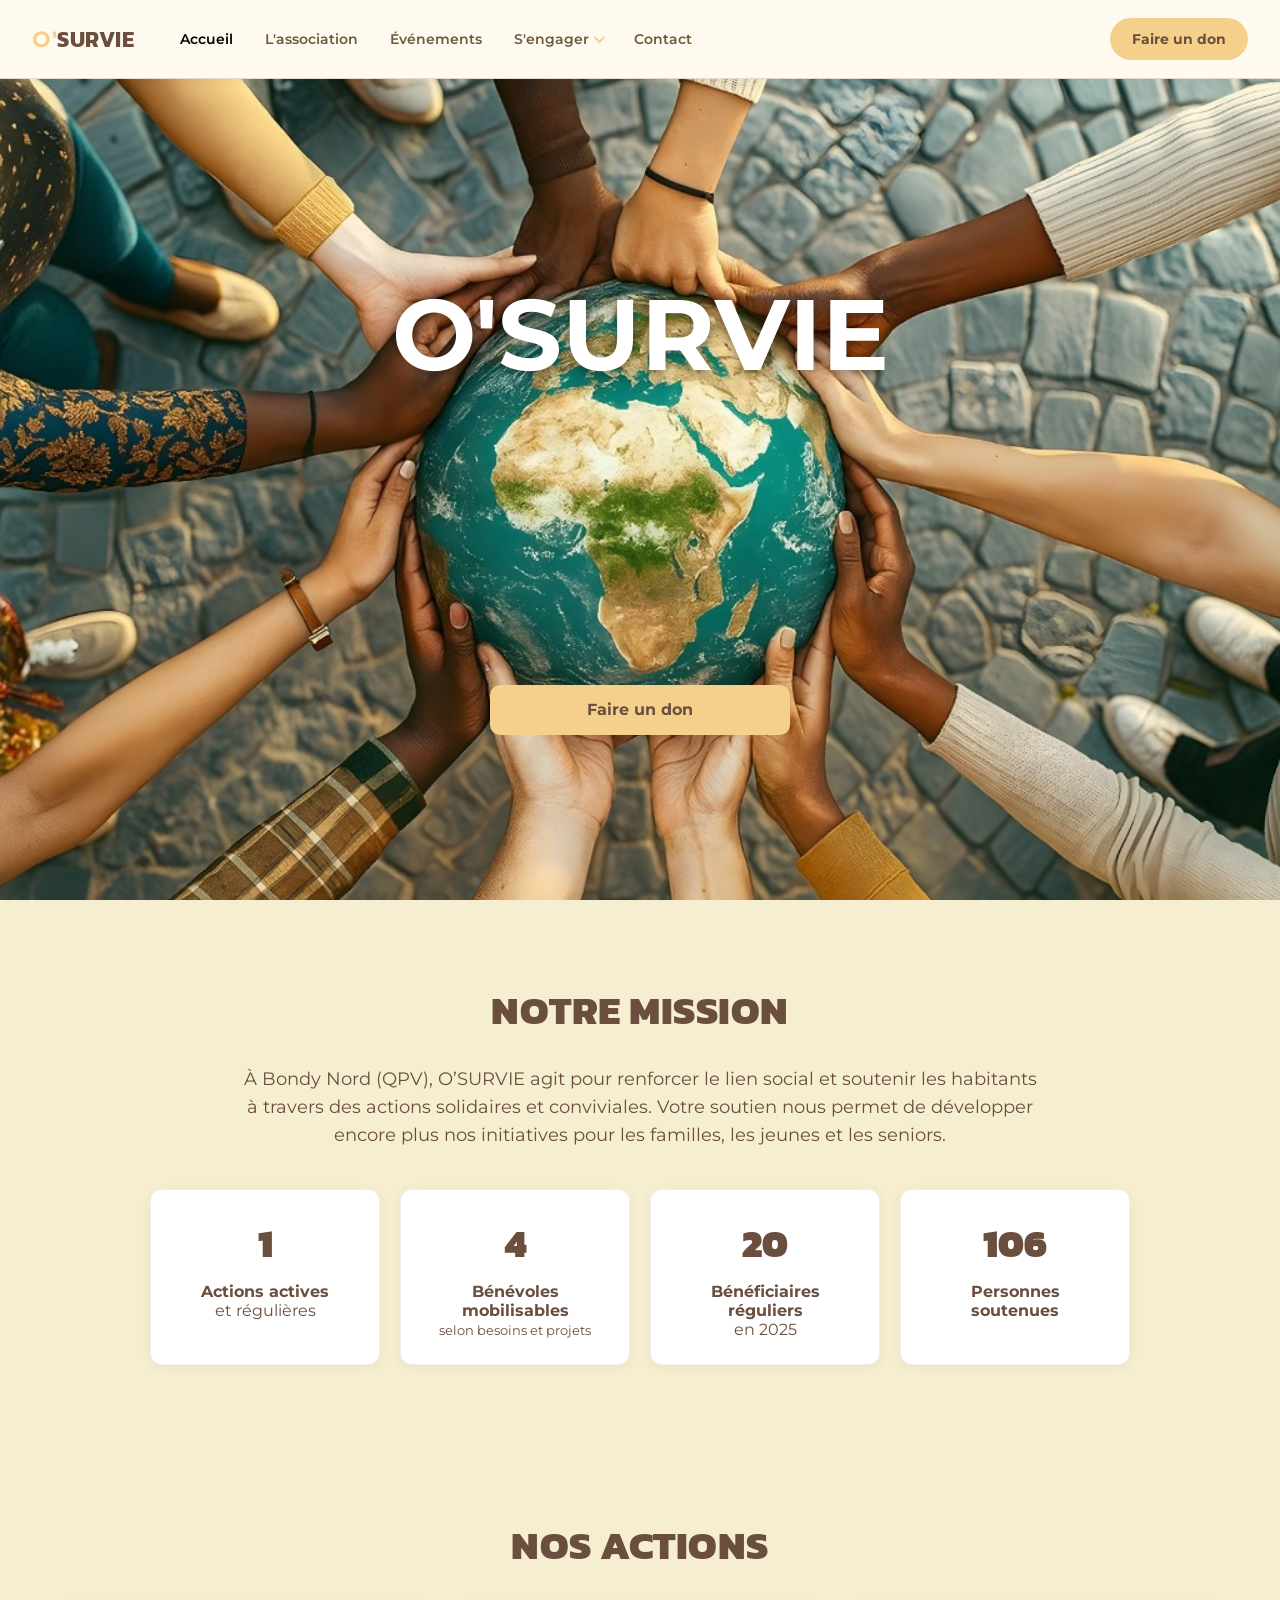
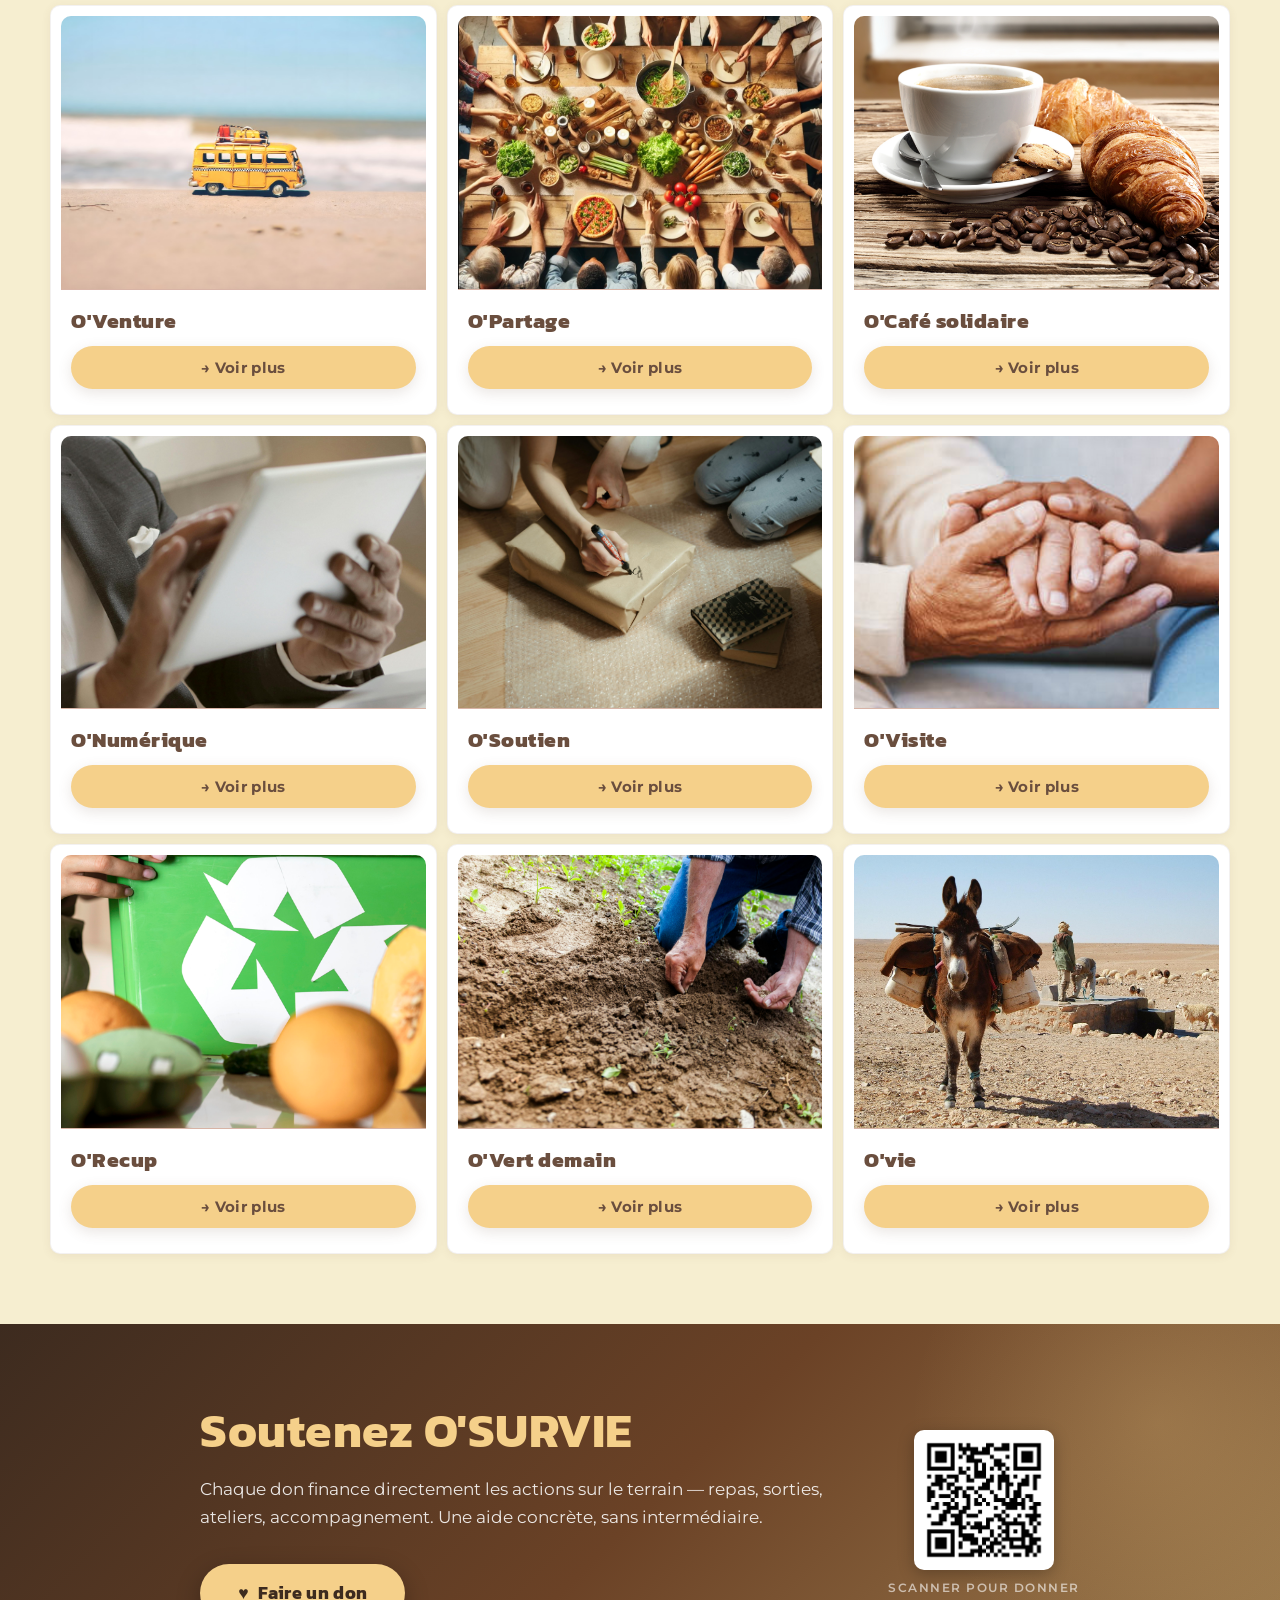
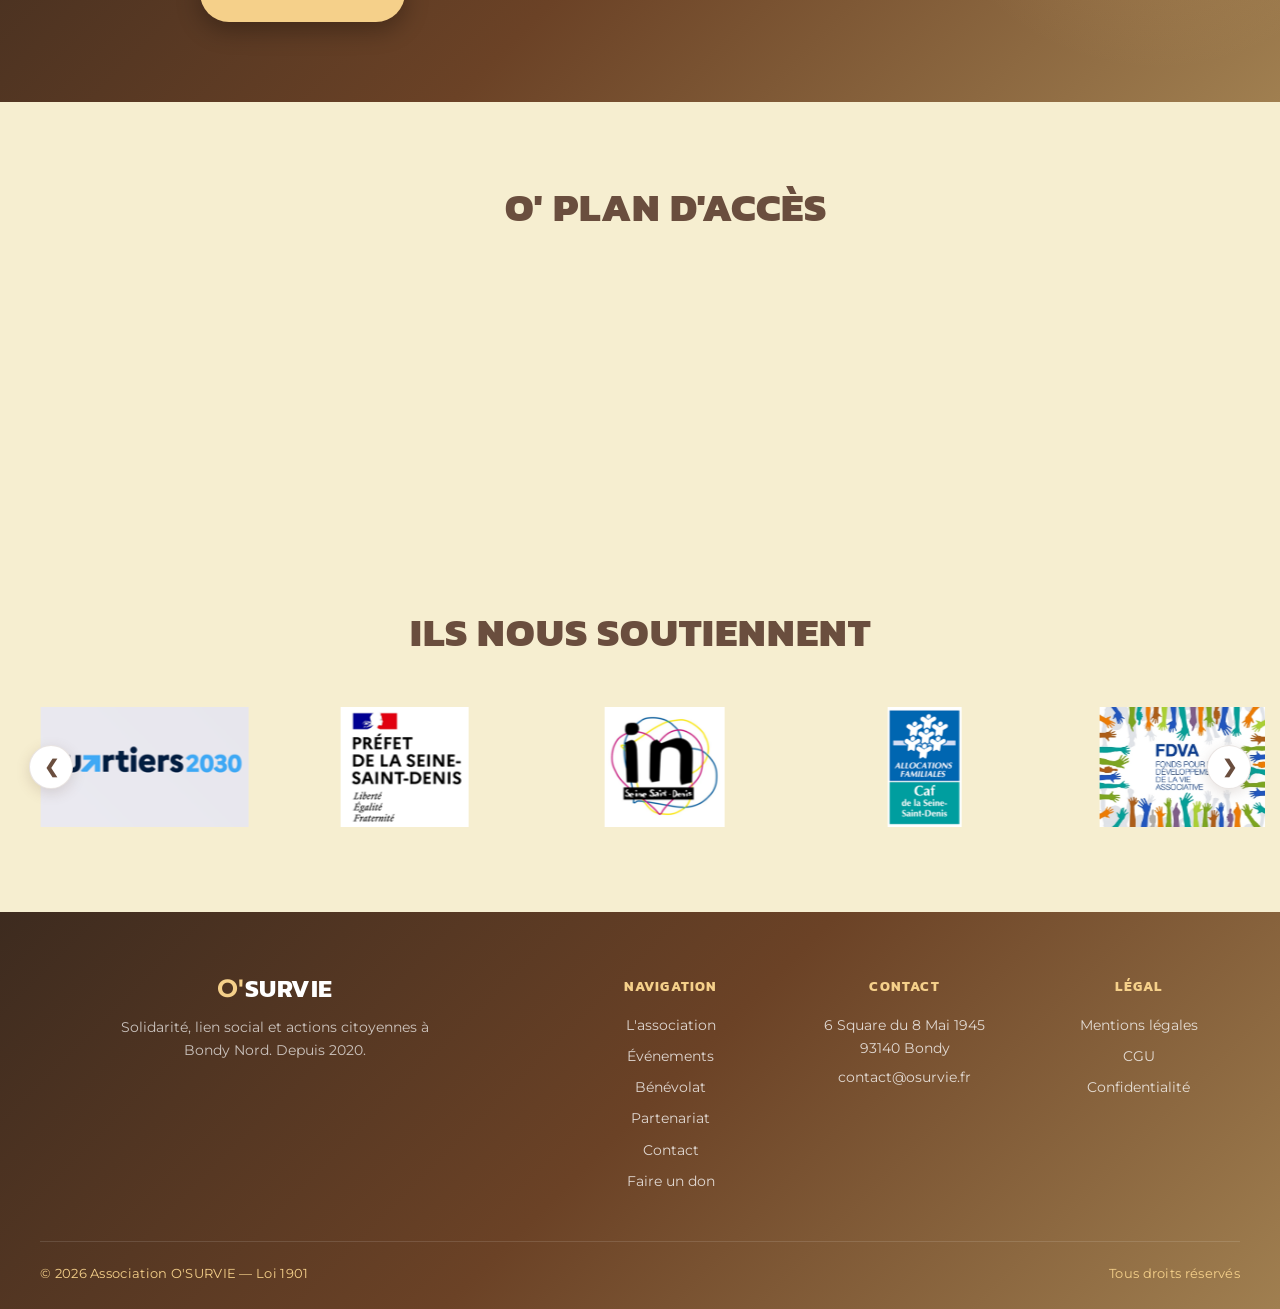
==== commit d0d1052c: "add" ====
--- a/index.html
+++ b/index.html
@@ -89,7 +89,7 @@
 <div id="site-nav-mount"></div>
 
     <section id="slide">
-        <h1><span>O'</span>SURVIE</h1>
+        <h1>O'SURVIE</h1>
         <a href="pages/dons.html">Faire un don</a>
     </section>
 
--- a/assets/css/style.css
+++ b/assets/css/style.css
@@ -119,7 +119,7 @@
 /* Hero h1 uniquement (page d'accueil) — scopé pour ne pas leaker */
 #slide h1 {
   color: var(--c-bg);
-  font-size: 100px;
+  font-size: clamp(42px, 12vw, 100px);
   margin-top: 30px;
 }
 
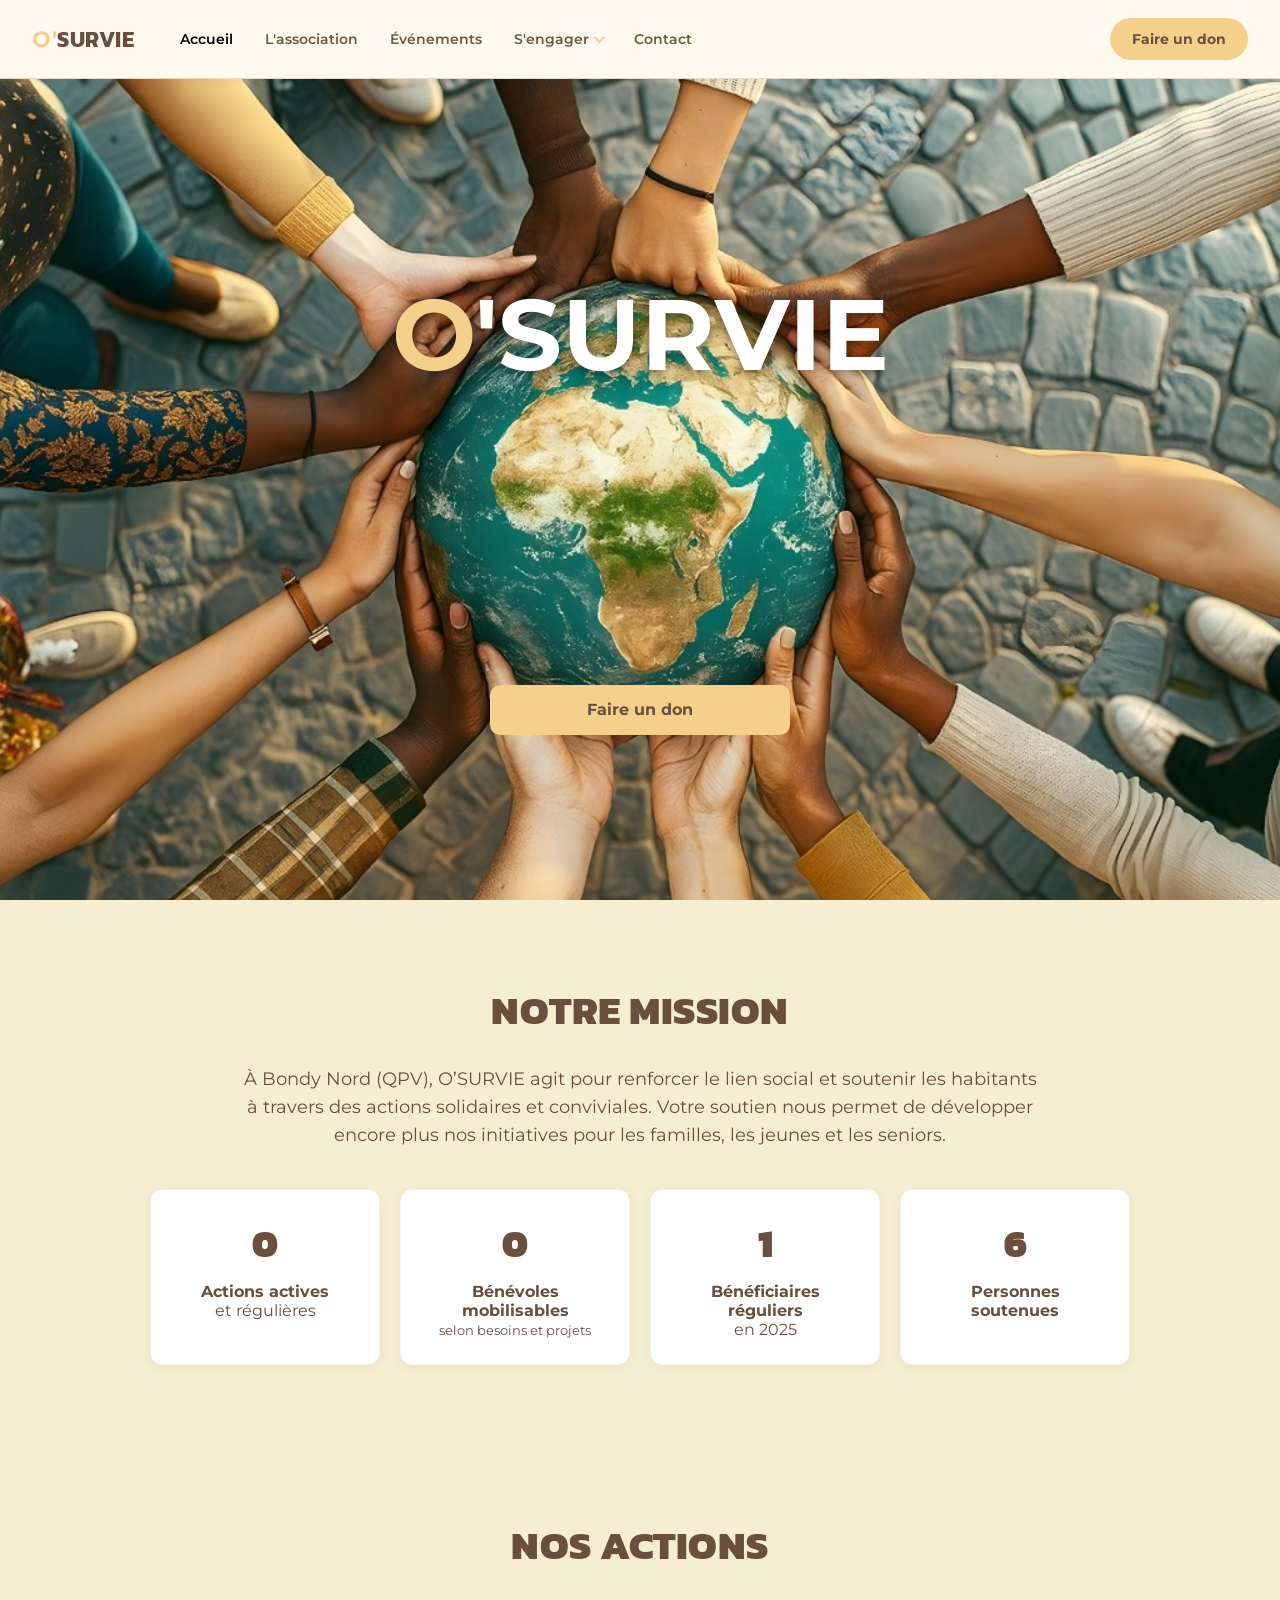
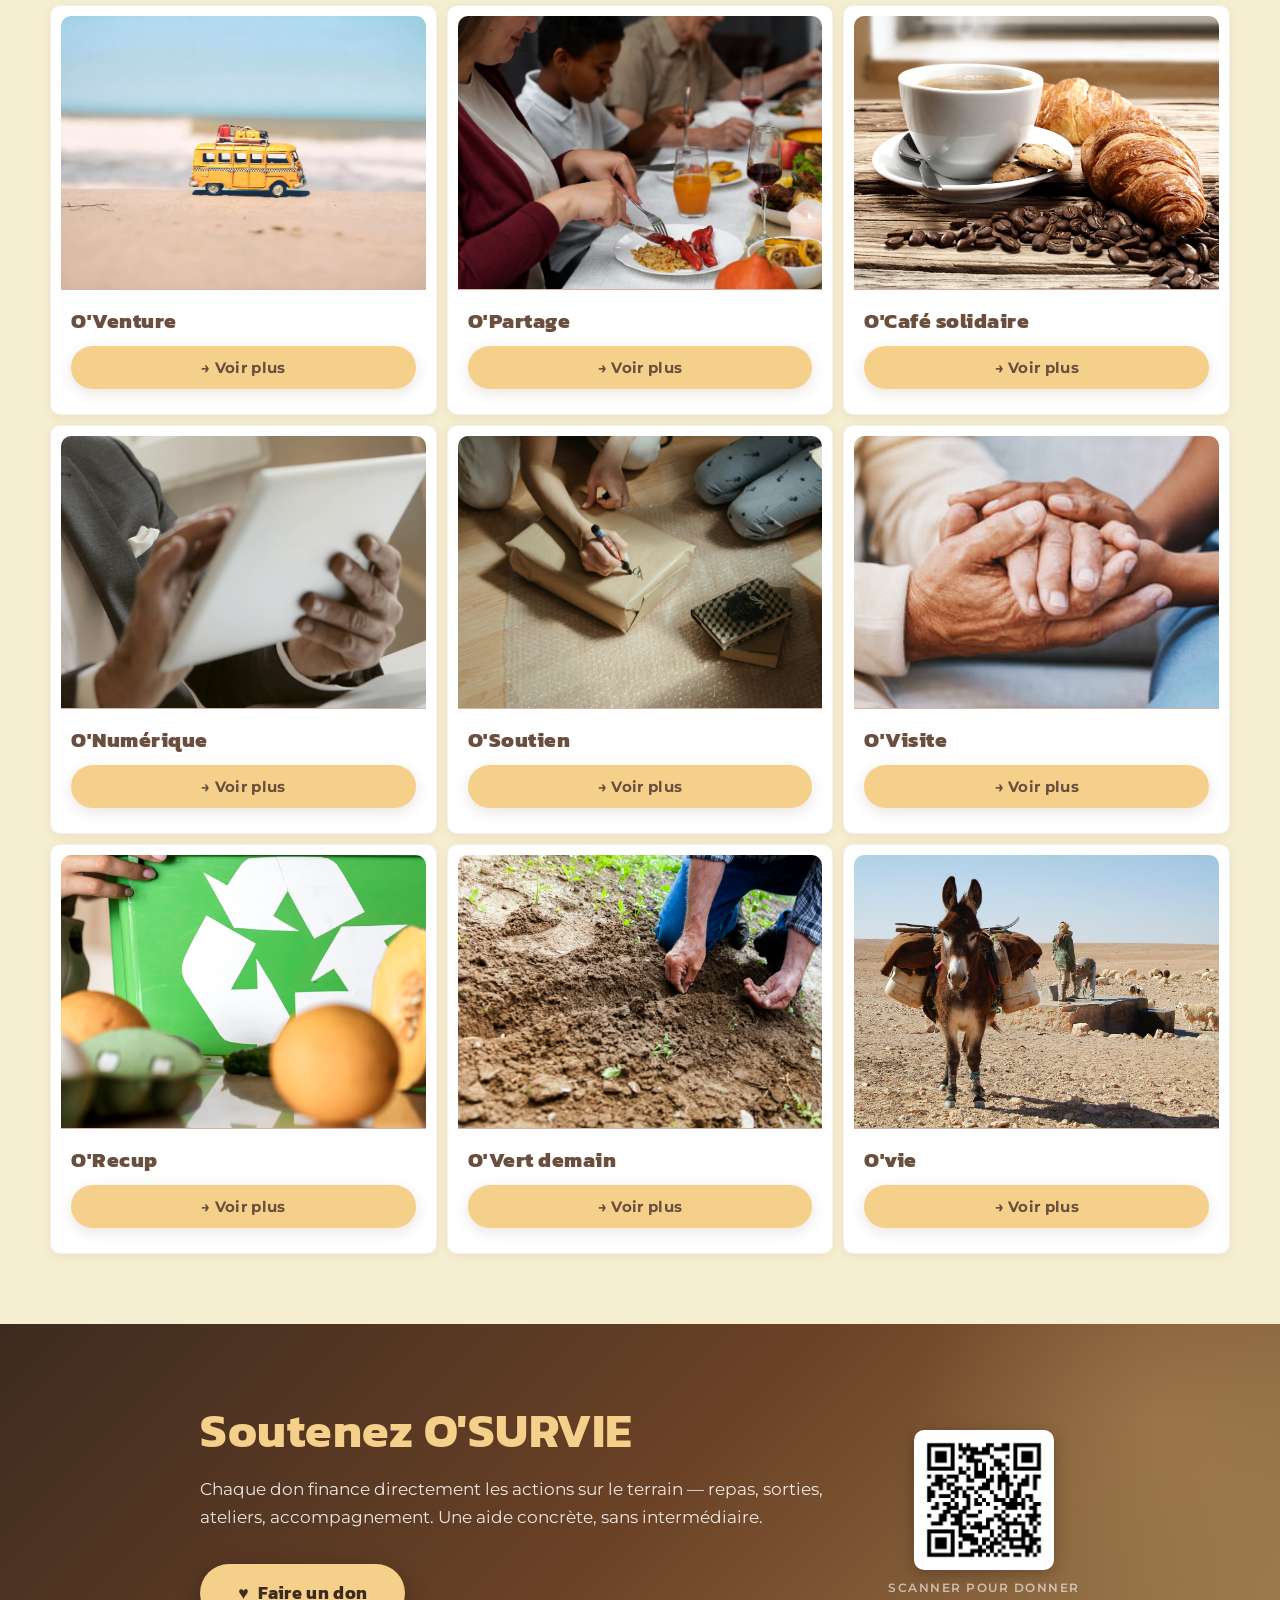
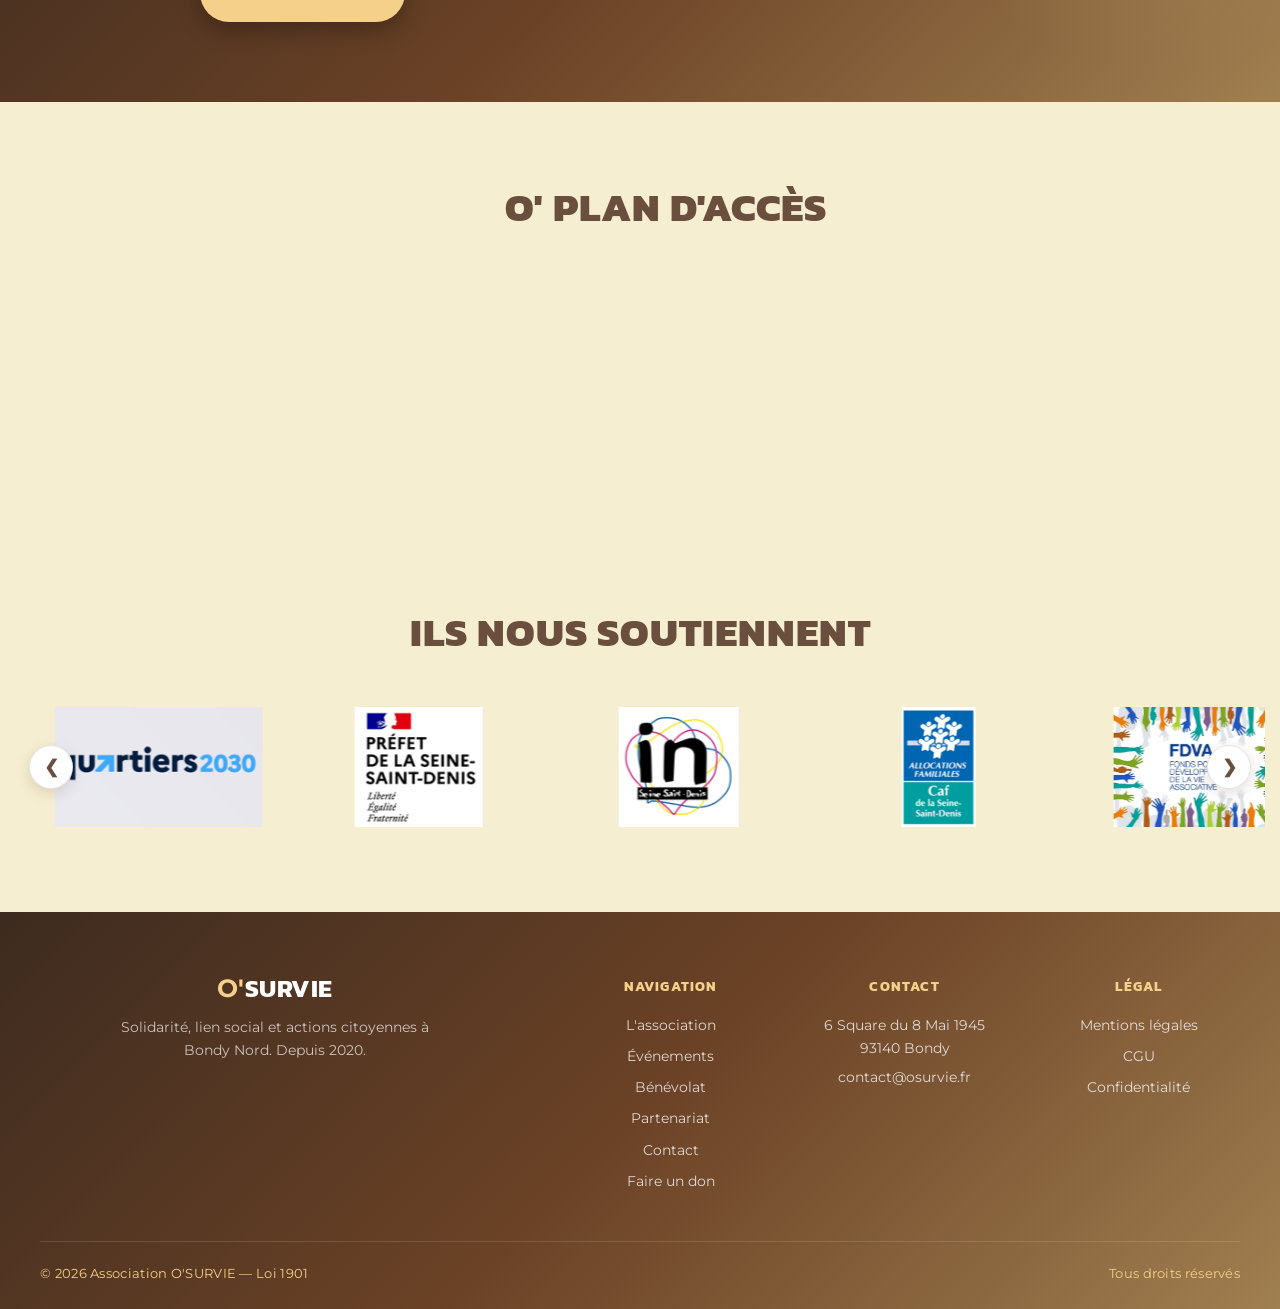
==== commit 08a3909c: "add" ====
--- a/index.html
+++ b/index.html
@@ -89,7 +89,7 @@
 <div id="site-nav-mount"></div>
 
     <section id="slide">
-        <h1>O'SURVIE</h1>
+        <h1><span style="color: var(--c-accent);">O</span>'SURVIE</h1>
         <a href="pages/dons.html">Faire un don</a>
     </section>
 
--- a/assets/css/style.css
+++ b/assets/css/style.css
@@ -1003,8 +1003,9 @@
   line-height: 1;
 }
 
-.site-nav .nav-brand strong {
+.site-nav .nav-brand-o {
   color: var(--c-accent);
+  font-weight: 700;
 }
 
 /* Liste de liens — à gauche, juste après le brand */
@@ -1256,7 +1257,7 @@
 /* Hero h1 : titre sur image sombre → blanc */
 #slide h1,
 #slide h1 span {
-  color: var(--c-white) !important;
+  color: var(--c-white);
   text-shadow: 0 2px 12px rgba(0,0,0,0.4);
 }
 
